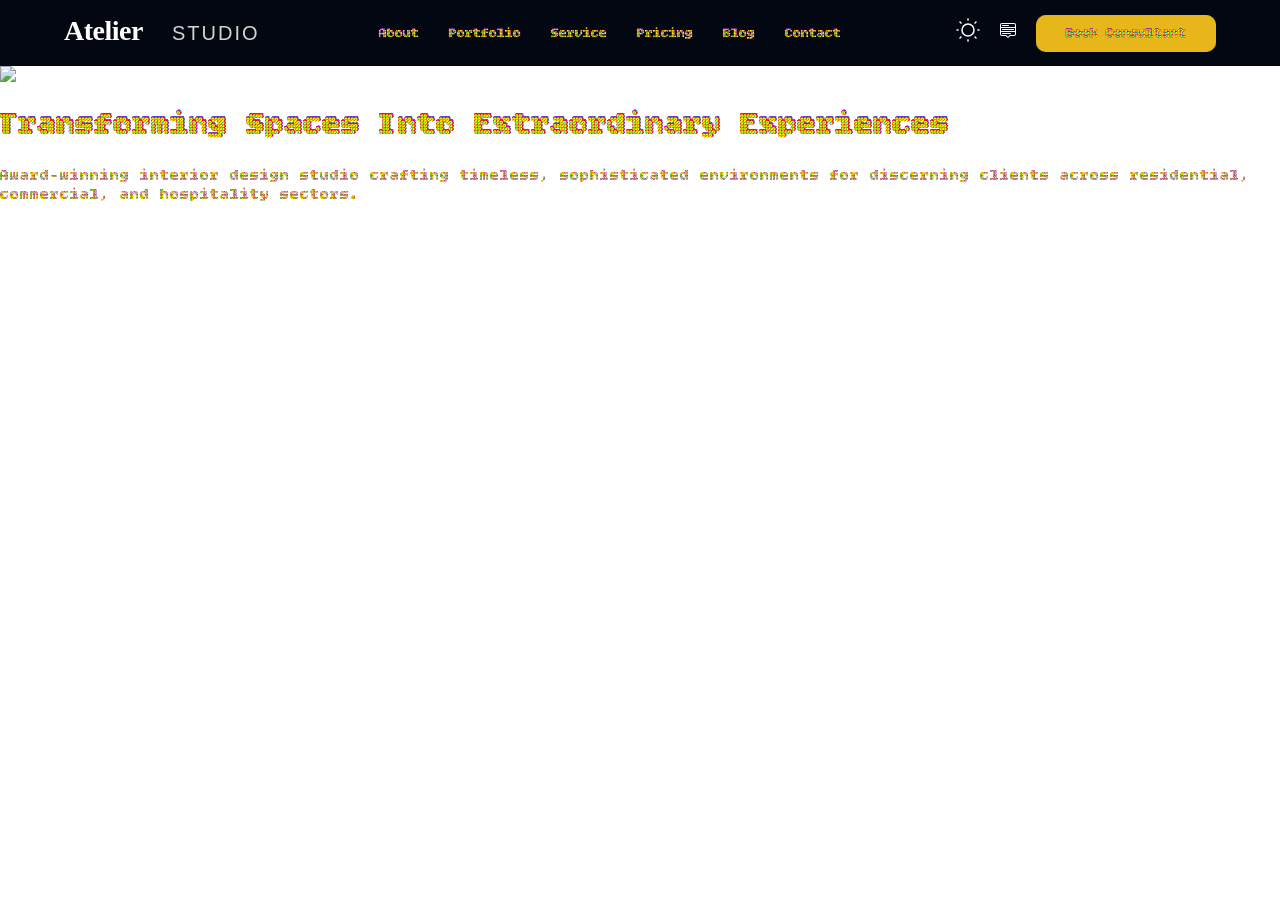
==== index.html @ 8d48a481 "new agains" ====
<!DOCTYPE html>
<html lang="en">
<head>
    <meta charset="UTF-8">
    <meta name="viewport" content="width=device-width, initial-scale=1.0">
    <title>Document</title>
    <link rel="stylesheet" href="./css/index.css"/>
</head>
<body>
     <!-- navigation -->
      <nav>
        <div class="navigation">
             <div class="logo">
            <img src="./resources\logo (1).svg" alt="logo" />
        </div>
        <div class="nav_items">
             <a href="./html/About.html" > About</a>
             <a href="./html/Portfolio.html" > Portfolio</a>
             <a href="./html/Service.html" >Service </a>
             <a href="./html/Pricing.html" > Pricing</a>
             <a href="./html/Blog.html" >Blog </a>
             <a href="./html/Contact.html" >Contact </a>
            
        </div>
        
        <div class="consultant_button">
            <div><svg xmlns="http://www.w3.org/2000/svg" width="24" height="24" viewBox="0 0 24 24"><path fill="none" stroke="currentColor" stroke-linecap="round" stroke-linejoin="round" stroke-width="1.5" d="M12 18a6 6 0 1 0 0-12a6 6 0 0 0 0 12m10-6h1M12 2V1m0 22v-1m8-2l-1-1m1-15l-1 1M4 20l1-1M4 4l1 1m-4 7h1"/></svg>
            </div>
            <div class="menu">
                <svg xmlns="http://www.w3.org/2000/svg" width="16" height="16" viewBox="0 0 16 16"><path fill="currentColor" d="M7.646 15.854a.5.5 0 0 0 .708 0L10.207 14H14a2 2 0 0 0 2-2V3a2 2 0 0 0-2-2H2a2 2 0 0 0-2 2v9a2 2 0 0 0 2 2h3.793zM1 9V6h14v3zm14 1v2a1 1 0 0 1-1 1h-3.793a1 1 0 0 0-.707.293l-1.5 1.5l-1.5-1.5A1 1 0 0 0 5.793 13H2a1 1 0 0 1-1-1v-2zm0-5H1V3a1 1 0 0 1 1-1h12a1 1 0 0 1 1 1zM2 11.5a.5.5 0 0 0 .5.5h8a.5.5 0 0 0 0-1h-8a.5.5 0 0 0-.5.5m0-4a.5.5 0 0 0 .5.5h11a.5.5 0 0 0 0-1h-11a.5.5 0 0 0-.5.5m0-4a.5.5 0 0 0 .5.5h6a.5.5 0 0 0 0-1h-6a.5.5 0 0 0-.5.5"/></svg>
            </div>
            
            <div class="button">
                <div class="button_text">Book Consultant</div>
                <div class="hov_button"></div>
            </div>
            </div>
        </div>
      </nav>
      <div class="background">
             
            <img src="./resources\bg1.jp" alt="logo" />
        </div>
        <div>
        <h1>Transforming Spaces Into Extraordinary Experiences</h1>
        <p>Award-winning interior design studio crafting timeless, sophisticated environments for discerning clients across residential, commercial, and hospitality sectors.</p>
        </div>

</body>
</html>
---- css/index.css ----
@import url('https://fonts.googleapis.com/css2?family=Bitcount+Ink:wght@100..900&family=DM+Sans:ital,opsz,wght@0,9..40,100..1000;1,9..40,100..1000&display=swap');

:root{
   --primary-color: #030712;
    --color: white;
    --secondary-color:#A87A2A;
    
}
*{
    font-family: "Bitcount Ink", system-ui;
}
body{
    margin: 0px;
    padding: 0px;
}
nav{
    background-color: var(--primary-color);
}
.navigation{
    width: 90%;
    margin: 0px auto;
    padding:10px 0px;
    display:flex;
    justify-content: space-between;
    align-items: center;
}
.logo{
    background-color:var(--primary-color);
    color: aliceblue;
}
.logo img{
    height:40px;
    width: fit-content;

}

.nav_items{
    display:flex;
    align-items: center;
    gap: 30px;
}
.nav_items a{
    color: var(--color);
    text-decoration:none;
    text-transform: capitalize;
    font-size:14px;
    font-weight: 500;
}

.consultant_button div svg{
    color: white !important;
}

.consultant_button{
    display:flex;
    gap: 20px;
    align-items: center;
}
.consultant_button .button{
    border:none;
    padding:10px 30px;
    border-radius: 10px;
    font-size:14px;
    font-weight: 600;
    background-color: var(--secondary-color);
    color: var(--color-white);
    overflow: clip;
    position: relative;
}

 .consultant_button .button_text{
    position:relative;
    top:0px;
    left:0px;
    z-index:1;
}

.consultant_button .button .hov_button{
    background-color: rgb(230, 182, 26);
    height:100%;
    width:100%;
    position:absolute;
    top:0px;
    left:0px;
    content:"";
    contain:"";
}

.consultant_button .button:hover{
    color:var(--secondary-color)

}
.consultant_button .button:hover .hov_button{
    width:100%;
}
.background {
    display:flex;
    color: transparent;
}

.h1{
    color: white;
    font-style: italic;
}

@media (max-width-480px){
    .navigation{padding:12px 0px;}
    .logo img{height:30px; }
    .nav_items{ diplay:none;}
    .consultant_button{display:none;
    .menu{display:block;
          color: var(--color-white);
          cursor:pointer;
    }
    }
}
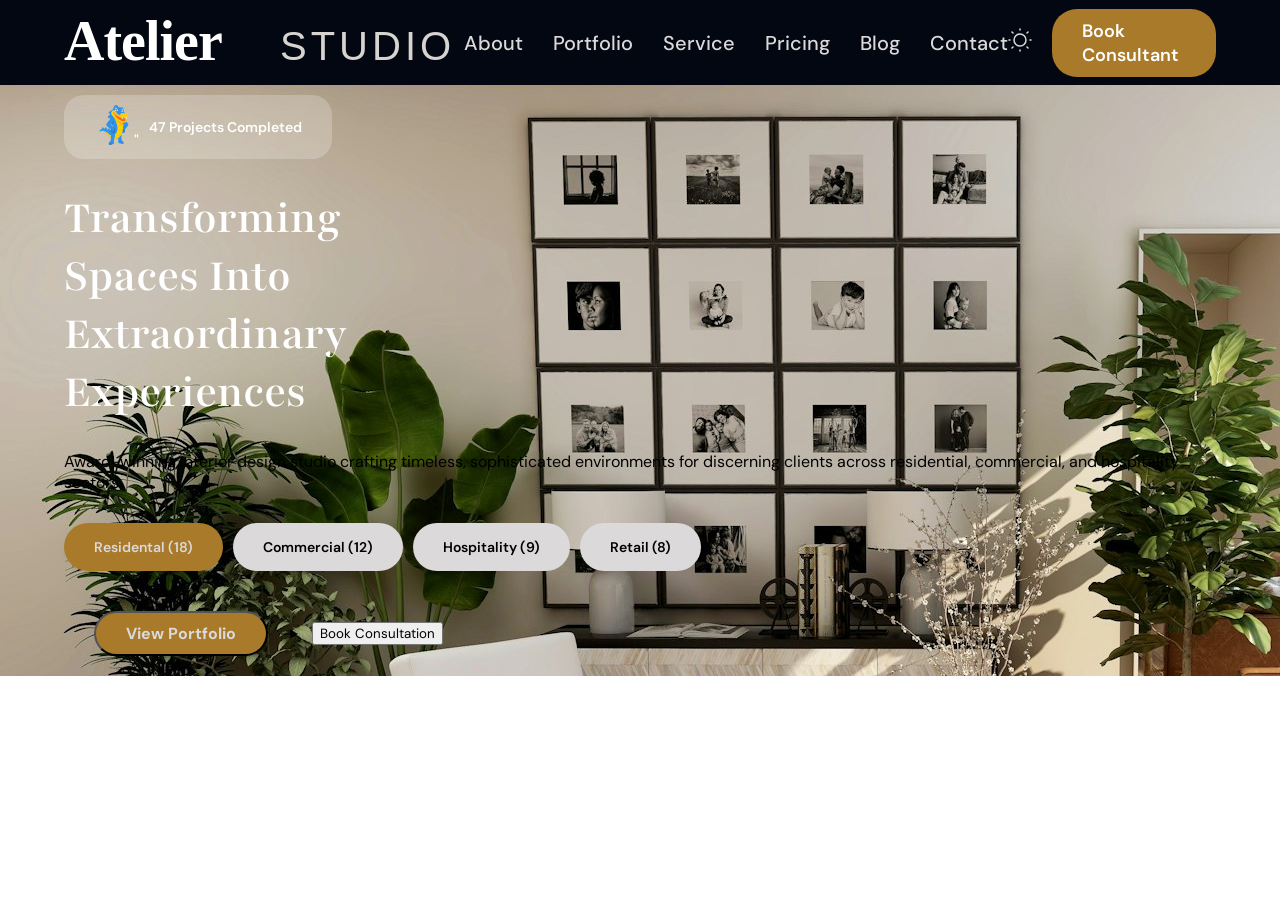
==== commit ddf35a2a: "000" ====
--- a/index.html
+++ b/index.html
@@ -4,14 +4,14 @@
     <meta charset="UTF-8">
     <meta name="viewport" content="width=device-width, initial-scale=1.0">
     <title>Document</title>
-    <link rel="stylesheet" href="./css/index.css"/>
+    <link rel="stylesheet" href="../css/index.css"/>
 </head>
 <body>
      <!-- navigation -->
       <nav>
         <div class="navigation">
              <div class="logo">
-            <img src="./resources\logo (1).svg" alt="logo" />
+            <img src="../resources\logo (1).svg" alt="logo" />
         </div>
         <div class="nav_items">
              <a href="./html/About.html" > About</a>
@@ -37,14 +37,46 @@
             </div>
         </div>
       </nav>
-      <div class="background">
-             
-            <img src="./resources\bg1.jp" alt="logo" />
+      <!--MAIN SECTION-->
+    <main>
+        <!--hero section-->
+        <div class="hero">
+        <div class="hero_body">
+            <div class="hero_top">
+                <div><svg xmlns="http://www.w3.org/2000/svg" width="256" height="355" viewBox="0 0 256 355"><path fill="#2e93ee" d="M194.533 259.738c-10.035 9.736-20.03 23.101-30.147 32.754c4.812 25.37-4.607 36.508 6.745 45.625c4.113 3.26 28.79 10.23 42.98 2.145c.287-13.16-6.869-17.078-14.519-21.987c-7.773-16.5-4.977-42.077-5.141-58.537"/><path fill="#2e578b" d="M200.291 343.975a22.92 22.92 0 0 0-14.148-16.5a18.5 18.5 0 0 1 8.801 16.5a58 58 0 0 0 5.347 0m11.969-2.723a22.75 22.75 0 0 0-14.066-16.5c7.32 5.651 9.665 11.715 8.637 18.315a30 30 0 0 0 5.429-1.815"/><path fill="#2e93ee" d="M182.811 128.392c-5.182 7.549-7.485 23.39 33.726 46.615c0 0-17.315 29.99-22.785 35.476s-8.802 20.09-3.455 27.433a66.7 66.7 0 0 0 9.46 10.602s13.654 2.557 19.495-.743c7.224-8.012 8.853-19.63 4.113-29.33c0 0 34.754-36.467 32.533-47.44s-56.676-66.54-73.087-42.613"/><path fill="#2e578b" d="M223.159 218.445s-14.066 11.633-17.603 13.613a40 40 0 0 0 8.226-3.547s6.251 7.672 1.686 14.149c0 0 8.226-4.826 2.755-15.923a68 68 0 0 0 5.183-7.55z"/><path fill="#2e93ee" d="M78.302 211.68a15.05 15.05 0 0 1-2.385 7.59c-2.385 3.754-3.743 3.342 2.18 6.56a43.9 43.9 0 0 0 14.066 4.372c8.226 1.361 6.375.454 2.714-7.384a67 67 0 0 0-5.716-10.107c-8.226-11.344-10.53-10.56-10.859-1.114m-29.53-3.837c-3.044 5.652 1.604 6.56 7.568 8.664a30 30 0 0 0 6.91 1.526c6.703.743 4.976-.247 2.015-5.693a98 98 0 0 0-5.923-9.735c-11.804-16.996-6.17-3.012-10.57 5.239m-25.5-2.517c.1 1.291.1 2.587 0 3.878c-.411 4.703-.946 3.919 4.853 4.455a34.6 34.6 0 0 0 7.773 0c7.404-1.113 4.69-3.712.823-8.044a32 32 0 0 0-4.36-4.125c-14.642-11.303-9.13-3.341-8.925 3.878m97.929-165.833S79.372 61.15 79.742 68.04s11.845 5.94 16.452 15.18c0 0-25.706 17.822-24.06 25.99c1.644 8.168 18.22 5.197 22.332 11.674c0 0-4.113 16.253-.37 22.194s3.167.825 8.226 8.25c.37.165-2.591-60.475 19.043-111.875"/><path fill="#2e93ee" d="M112.563 59.171c14.807 14.108 33.48 22.977 50.506 33.91a111.4 111.4 0 0 1 30.477 26.937c10.2 13.695 4.113 29.825 6.663 46.615c.781 5.692 1.152 11.468 1.398 17.243c.44 10.5.137 21.018-.904 31.475c-2.592 24.999-3.867 45.377-21.47 64.106c-21.963 23.431-46.147 28.876-73.58 8.498a133.5 133.5 0 0 1-26.199-22.524c-5.634-6.6-12.626-10.808-18.672-16.954a88.2 88.2 0 0 0-26.98-19.513c-10.612-4.125-17.933 1.485-23.157 3.878c-2.673 1.238-6.375 3.63-9.377 1.238a3.18 3.18 0 0 1-1.028-3.754a27.7 27.7 0 0 1 6.95-9.86c16.164-14.85 42.281-15.18 61.694-4.744c7.362 4.126 15.382 8.457 23.896 8.993a22.73 22.73 0 0 0 16.78-4.785a22.13 22.13 0 0 0 6.87-12.87a39.26 39.26 0 0 0-1.44-20.627c-3.167-9.57-8.843-18.233-12.545-27.68c-12.338-32.135-16.451-68.767 3.579-98.798l2.796-4.125z"/><path fill="#ffcf00" d="M37.256 230.367c14.148 7.095 29.202 22.977 43.638 40.097c18.878 22.482 65.806 55.608 104.92 3.548c36.646-49.008 19.413-117.692 17.274-125.49l-.247-.824c-1.234-1.568-33.89-43.397-63.832-49.503c-7.979 6.93-9.542 19.183 1.07 40.304c17.89 35.518 32.203 87.289.41 119.094a43.25 43.25 0 0 1-16.944 10.726c-22.58 7.466-34.549-6.27-48.697-19.554a68.07 68.07 0 0 0-37.592-18.398"/><path fill="#eca93f" d="M190.215 267.741a75 75 0 0 1-37.757-15.47a52.14 52.14 0 0 0 33.356 21.823c1.563-2.063 3.249-4.208 4.4-6.353m-63.584 3.177a87.4 87.4 0 0 0 22.785 29.66a49 49 0 0 0 8.966-3.053a72.7 72.7 0 0 1-31.752-26.607m-48.039-3.094l2.304 2.722l1.07 1.28a16.05 16.05 0 0 1 1.027-9.984a53 53 0 0 0-4.4 5.982m15.875 15.882c1.646 1.32 3.332 2.64 5.1 4.125c-1.192-5.693-1.727-11.633.206-14.933a54.5 54.5 0 0 0-5.306 10.808"/><path fill="#ff9144" d="m63.455 251.364l3.66 3.754c-.06-2.65.217-5.298.823-7.879a40 40 0 0 0-4.483 4.125"/><path fill="#eca93f" d="M162.576 225.087a75.75 75.75 0 0 1 43.885 0c.37-2.063.699-4.126.987-6.106c-28.75-6.847-44.872 6.106-44.872 6.106m45.735-45.13a277 277 0 0 0-.699-7.095c-30.476-.743-46.188 14.108-46.188 14.108a74.37 74.37 0 0 1 46.887-7.013m-12.009-40.015c-1.193-1.36-2.51-2.846-4.113-4.414c-32.369 0-41.13 15.099-41.13 15.099a71.4 71.4 0 0 1 45.243-10.685"/><path fill="#eca93f" d="M207.9 175.295a204 204 0 0 0-3.578-21.822l-2.344-1.444c-10.324-6.765-55.813-34.198-69.138-42.448a27 27 0 0 0 0 6.105c13.984 19.636 45.365 52.885 75.06 59.61"/><path fill="#2e93ee" d="M104.749 254.664a20.54 20.54 0 0 1 18.754-8.951c20.812 2.722 14.231 27.432 9.254 41.953a119 119 0 0 0-5.922 32.3c0 14.356 5.47 18.687-1.193 24.298a56.5 56.5 0 0 1-36.358 10.148c-11.557-2.64-11.845-26.484 6.58-32.548c5.1-11.138 4.895-22.524 4.484-34.404c-.288-8.25-.987-24.752 4.4-33.002"/><path fill="#2e578b" d="M100.266 354.288a64 64 0 0 0 4.894-.908a21.33 21.33 0 0 1 5.758-19.347c-7.568 4.332-10.036 11.716-10.652 20.255m-11.146.165a24.39 24.39 0 0 1 5.552-21.534A22.13 22.13 0 0 0 84.225 351.4a9.25 9.25 0 0 0 4.895 3.053m10.693-129.985s-2.385 13.82 6.992 18.44c7.897 4.125 17.603 4.125 22.456-1.774c6.704-8.25 16.452-24.752-10.24-40.964c-16.452-10.024-17.48 24.01-17.48 24.01zm2.303-66.251c3.496 7.632 6.663 13.53 6.828 14.067c.164.536 21.716-27.02 17.685-31.475c-4.03-4.455-21.099 11.427-24.513 17.408"/><path fill="#2e93ee" d="M123.257 118.698c23.32 22.565-25.089 52.431-25.089 52.431c5.264 3.341 11.927 14.768 16.904 23.101s6.95 6.972 13.038 13.902c6.087 6.93-11.27 17.285-11.27 17.285s-58.238-31.558-58.074-51.772c0-2.516 13.532-24.998 27.187-38.942c6.868-7.012 26.158-26.772 37.304-16.005"/><path fill="#2e93ee" d="M100.636 214.196s-4.113 21.492 8.472 27.763c0 0 10.406.66 15.67-3.135c0 0 13.12-20.214 3.332-30.692s-27.474 6.064-27.474 6.064"/><path fill="#2e578b" d="M100.389 215.722s16.822 9.035 19.742 9.86c-2.928.404-5.91-.04-8.596-1.28c0 0-4.113 8.251.7 13.367c0 0-7.733-1.362-4.978-14.315l-7.033-7.26z"/><path fill="#2e93ee" d="M115.483 52.694S124.243.882 145.672.016c14.107-.62 21.222 17.408 21.222 17.408a45.14 45.14 0 0 1 24.349 7.26s4.113-7.136 10.652-4.826c6.54 2.31 13.984 17.326 11.31 41.994a21.47 21.47 0 0 1 15.383 10.602a11.47 11.47 0 0 1-7.362 4.744c-4.442.371-23.608-6.641-28.79-2.062a16.73 16.73 0 0 0-6.869 16.5s-21.181-2.145-30.6-14.232c-9.418-12.086-17.52-35.518-39.484-24.71"/><path fill="#f1f1f2" d="M188.405 56.448s5.264-17.408 15.382-22.276c.36 8.427 1.28 16.82 2.756 25.123a157 157 0 0 0-18.138-2.847m-45.818-35.683s13.038 6.312 21.799 33.414a186 186 0 0 0-29.531-2.64a71.4 71.4 0 0 0 7.732-30.774"/><path fill="#2e578b" d="M147.934 32.81c3.167 0 5.758 3.549 5.758 7.963s-2.591 7.92-5.758 7.92s-5.758-3.548-5.758-7.92c0-4.373 2.55-7.962 5.758-7.962m48.696 21.121c2.51 0 4.525-2.681 4.525-6.023s-2.015-6.023-4.524-6.023a4.1 4.1 0 0 0-1.399.33a15.9 15.9 0 0 0-3.084 5.487q-.03.207 0 .412c-.041 3.136 1.974 5.817 4.483 5.817"/><path fill="#ff9144" d="M143.821 65.606s-15.629-12.375-23.567-3.547c-9.46 10.643 0 27.185 0 27.185s1.152-7.096 4.689-9.447c0 0 1.398 22.4 37.756 47.316s52.193 22.194 60.13 20.09c7.939-2.104 16-7.797 12.957-14.19c-3.044-6.395-23.567-23.762-23.567-23.762s-7.774.949-23.608-4.62c-15.835-5.57-37.016-16.501-50.671-35.477a66 66 0 0 0 5.881-3.548"/><path fill="#ff6b17" d="M134.69 94.73c20.361-4.899 41.81.895 56.964 15.387l-4.113-2.227s18.673-.908 21.264 1.691a44.45 44.45 0 0 1 19.33 33.002c.535 6.394-14.56 10.024-48.203-6.766c-20.893-10.56-45.242-41.087-45.242-41.087"/><path fill="#ff9144" d="m175.573 98.98l.781.412z"/><path fill="#ebeef2" d="M210.697 109.127s-4.524 18.605-11.516 16.501c-2.345-.701-1.399-5.982-2.345-9.612s-3.66-10.56-3.66-10.56zm34.589-7.054s-1.44 19.1-8.678 18.192c-2.426-.289-2.344-5.651-3.866-9.075s-5.265-9.86-5.265-9.86z"/><path fill="#ffcf00" d="M252.977 85.325c-.904-13.448-18.59-19.347-31.587-9.9c-10.61-2.352-22.374-9.447-32.903 1.196a12.4 12.4 0 0 0-3.249 14.768s-22.045-3.548-29.654-14.81c-7.609-11.261-17.562-26.36-28.214-27.432c-5.676-.537-15.26-1.362-20.812 9.488s-8.226 30.444 32.903 61.465c41.13 31.022 59.144 39.396 68.11 39.355c11.393 0 12.092-4.126 25.212-6.106c6.704-.948 11.804-12.375 4.442-22.276a84.6 84.6 0 0 0-22.045-19.553c-.411.412 15.958 13.572 19.002 19.966s-5.964 10.437-13.861 12.375c-7.897 1.94-18.056 4.126-54.372-20.626c-36.317-24.75-40.225-49.79-40.225-49.79c-4.606-.702-5.14 9.322-5.14 9.322s-5.306-11.592 1.809-18.522c8.596-8.25 17.48 1.939 17.48 1.939h-.535c-5.388-2.6-6.128 2.062-6.128 2.062a133 133 0 0 0 54.866 41.706c15.835 5.57 24.143-.701 24.143-.701c7.52-.054 15.025-.66 22.456-1.815c5.676-1.526 19.577-3.92 18.302-22.111"/><path fill="#eca93f" d="M200.291 83.88c3.702-1.154 6.54 3.837 1.687 5.982c-.7 1.857.41 3.878 3.372 4.58a5.833 5.833 0 0 1-7.794-2.744c-1.397-2.916-.172-6.416 2.735-7.817m41.705-1.526c-3.044-.99-5.388 3.135-1.357 4.95c.534 1.526-.37 3.176-2.838 3.754c7.814 1.609 8.226-7.26 4.113-8.704"/></svg>"
+                </svg></div>
+                <div>47 Projects Completed</div>
+            </div>
+            <div class="hero_title">
+                Transforming Spaces Into 
+                Extraordinary Experiences
+            </div>
+            <div>
+                Award-winning interior design studio crafting timeless, 
+                sophisticated environments for discerning clients across 
+                residential, commercial, and hospitality sectors.
+            </div>
+            <div class="hero_cta">
+                <div>Residental (18)</div>
+                <div>Commercial (12)</div>
+                <div>Hospitality  (9)</div>
+                <div>Retail (8) </div>
+            </div>
+            <div class="hero_button">
+                <button class="primary">View Portfolio</button>
+                <svg xmlns="http://www.w3.org/2000/svg" width="24"
+                 height="24" viewBox="0 0 24 24"><path fill="currentColor" 
+                 d="M12.192 16.827V12.5H3.077v-1h9.115V7.173L19.788 12z"/></svg>
+                <button>Book Consultation</button>
+            </div>
         </div>
-        <div>
-        <h1>Transforming Spaces Into Extraordinary Experiences</h1>
-        <p>Award-winning interior design studio crafting timeless, sophisticated environments for discerning clients across residential, commercial, and hospitality sectors.</p>
         </div>
+    </main>
+        
+        
+</body>
+</html>
+        
 
 </body>
-</html>+</html>
--- a/css/index.css
+++ b/css/index.css
@@ -1,116 +1,236 @@
-@import url('https://fonts.googleapis.com/css2?family=Bitcount+Ink:wght@100..900&family=DM+Sans:ital,opsz,wght@0,9..40,100..1000;1,9..40,100..1000&display=swap');
-
+@import url('https://fonts.googleapis.com/css2?family=DM+Sans:ital,opsz,wght@0,9..40,100..1000;1,9..40,100..1000&display=swap');
+@import url('https://fonts.googleapis.com/css2?family=Playfair:ital,opsz,wght@0,5..1200,300..900;1,5..1200,300..900&display=swap');
 :root{
-   --primary-color: #030712;
-    --color: white;
+    --primary-color:#030712;
+    --color-white: rgb(219, 217, 217);
     --secondary-color:#A87A2A;
-    
 }
 *{
-    font-family: "Bitcount Ink", system-ui;
+    font-family: "DM Sans", sans-serif;
 }
 body{
     margin: 0px;
     padding: 0px;
 }
 nav{
-    background-color: var(--primary-color);
-}
+    background-color:#030712;
+}
+
 .navigation{
     width: 90%;
     margin: 0px auto;
+    display: flex;
+    justify-content: space-between;
+}
+.logo img{
+    height: 80px;
+    width: fit-content;
+    /* aspect-ratio: square; */
+}
+
+.nav_items{
+    display: flex;
+    align-items: center;
+    gap: 30px;
+}
+.nav_items a{
+    color:rgb(219, 217, 217);
+    text-decoration: none;
+    text-transform: capitalize;
+    font-size: 20px;
+    font-weight: 500;
+}
+.consultant_button div svg{
+    color: rgb(219, 217, 217) !important;
+}
+
+.consultant_button{
+    display: flex;
+    gap:20px;
+    align-items: center;
+}
+.consultant_button .button{
+    border: none;
+    padding: 10px 30px;
+    border-radius: 25px;
+    font-size: 18px;
+    font-weight: 600;
+    background-color: #A87A2A;
+    color: white;
+    position:relative;
+    overflow:clip;
+    transition: all .3s ease-in-out;
+}
+.consultant_button .button .button_text {
+   position: relative;
+   top: 0px;
+   left: 0px;
+   z-index: 1;
+}
+.consultant_button .button .hov_button{
+    background-color: red;
+    height:100%;
+    width:0%;
+    position: absolute;
+    top: 0px;
+    left: 0px;
+    content:"";
+    contain:"";
+    transition: all .3s ease-in-out;
+}
+.consultant_button .button:hover{
+    color: #A87A2A;
+}
+.consultant_button .button:hover .hov_button{
+    width:100%;
+}
+.menu{
+    display:none;
+}
+
+
+/* HERO SECTION */
+.hero{
+    width:100%;
+    height:200%;
+    background-color: green;
     padding:10px 0px;
+    background-image: url("../resources/bg1.jpg");
+}
+.hero_top{
     display:flex;
-    justify-content: space-between;
-    align-items: center;
-}
-.logo{
-    background-color:var(--primary-color);
-    color: aliceblue;
-}
-.logo img{
-    height:40px;
+    gap:10px;
+    align-items: center;
+    color:white;
+    background-color: rgba(255, 255, 255, 0.213);
     width: fit-content;
-
-}
-
-.nav_items{
+    border-radius: 20px;
+    padding: 10px 30px;
+    text-transform: capitalize;
+    font-weight: 600;
+    font-size: 14px;
+
+}
+.hero_top svg{
+    color:#A87A2A !important;
+    height: 40px !important;
+    width:40px !important;
+}
+
+.hero_body{
+    width: 90%;
+    height:100%;
+    margin:0px auto;
+    display: flex;
+    flex-direction: column;
+    justify-content: center;
+    gap:30px;
+}
+.hero_title{
+    font-family: "Playfair", serif;
+    font-size:48px;
+    font-weight: 600;
+    width: 35%;
+    color: white;
+}
+.hero_description{
+    width:40%;
+    font-weight:600;
+    font-size: 20px;
+    color: var(--color-white);
+}
+
+
+.hero_button{
+    display: flex;
+    gap: 10px;
+    align-items: center;
+    padding:10px 30px;
+    border-radius:30px;
+}
+.hero_button .second{
+    padding: 10px 30px;
+    border: none;
+    border-radius: 30px;
+    background-color:  rgb(219, 217, 217);
+    backdrop-filter:blur(20px);
+    -webkit-backdrop-filter: blur(20px);
+    font-size: 16px;
+    font-weight: 700;
+}
+.hero_button .primary{
+    background-color: #A87A2A;
+    backdrop-filter: blur(0px) !important;
+    -webkit-backdrop-filter: blur(0px) !important;
+    font-size: 16px;
+    font-weight: 700;
+    color: rgb(219, 217, 217);
+    text-transform: capitalize;
     display:flex;
     align-items: center;
-    gap: 30px;
-}
-.nav_items a{
-    color: var(--color);
-    text-decoration:none;
-    text-transform: capitalize;
-    font-size:14px;
-    font-weight: 500;
-}
-
-.consultant_button div svg{
-    color: white !important;
-}
-
-.consultant_button{
-    display:flex;
-    gap: 20px;
-    align-items: center;
-}
-.consultant_button .button{
-    border:none;
-    padding:10px 30px;
-    border-radius: 10px;
-    font-size:14px;
-    font-weight: 600;
-    background-color: var(--secondary-color);
-    color: var(--color-white);
+    gap:30px;
+    border-radius: 30px;
+    padding: 10px 30px;
+}
+.hero_cta{
+    display: flex;
+    gap:10px;
+    align-items: center;
+    
+}
+.hero_cta div{
+    padding:15px 30px;
+    border-radius: 30px;
+    font-size: 14px;
+    font-weight: 600;
+    background-color: rgb(219, 217, 217) ;
+    position: relative;
     overflow: clip;
+}
+.hero_cta div p{
     position: relative;
-}
-
- .consultant_button .button_text{
-    position:relative;
+    z-index: 1;
+    margin: 0px;
+    padding:0px;
+}
+.hero_cta div::after{
+    position: absolute;
+    height:100%;
+    background-color: white;
+    content:"";
     top:0px;
     left:0px;
-    z-index:1;
-}
-
-.consultant_button .button .hov_button{
-    background-color: rgb(230, 182, 26);
-    height:100%;
-    width:100%;
-    position:absolute;
-    top:0px;
-    left:0px;
-    content:"";
     contain:"";
-}
-
-.consultant_button .button:hover{
-    color:var(--secondary-color)
-
-}
-.consultant_button .button:hover .hov_button{
-    width:100%;
-}
-.background {
-    display:flex;
-    color: transparent;
-}
-
-.h1{
-    color: white;
-    font-style: italic;
-}
-
-@media (max-width-480px){
-    .navigation{padding:12px 0px;}
-    .logo img{height:30px; }
-    .nav_items{ diplay:none;}
-    .consultant_button{display:none;
-    .menu{display:block;
-          color: var(--color-white);
-          cursor:pointer;
-    }
-    }
+    /* z-index: -1; */
+    filter: blur(50px);
+}
+.primary svg{
+    height:20px !important;
+    width:20px !important;
+}
+.hero_cta div:first-child{
+    background-color: #A87A2A;
+    color: rgb(219, 217, 217);
+}
+
+
+/* MEDIA QUERY */
+@media(max-width:480px){
+    navigation{
+    padding: 12px 0px;
+}
+.logo img{
+    height: 30px;
+}
+.nav_items{
+    display: none;
+}
+.consultant_button{
+    display: none;
+}
+.menu{
+    display:block;
+    color: rgb(219, 217, 217);
+    cursor:pointer;
+}
 }
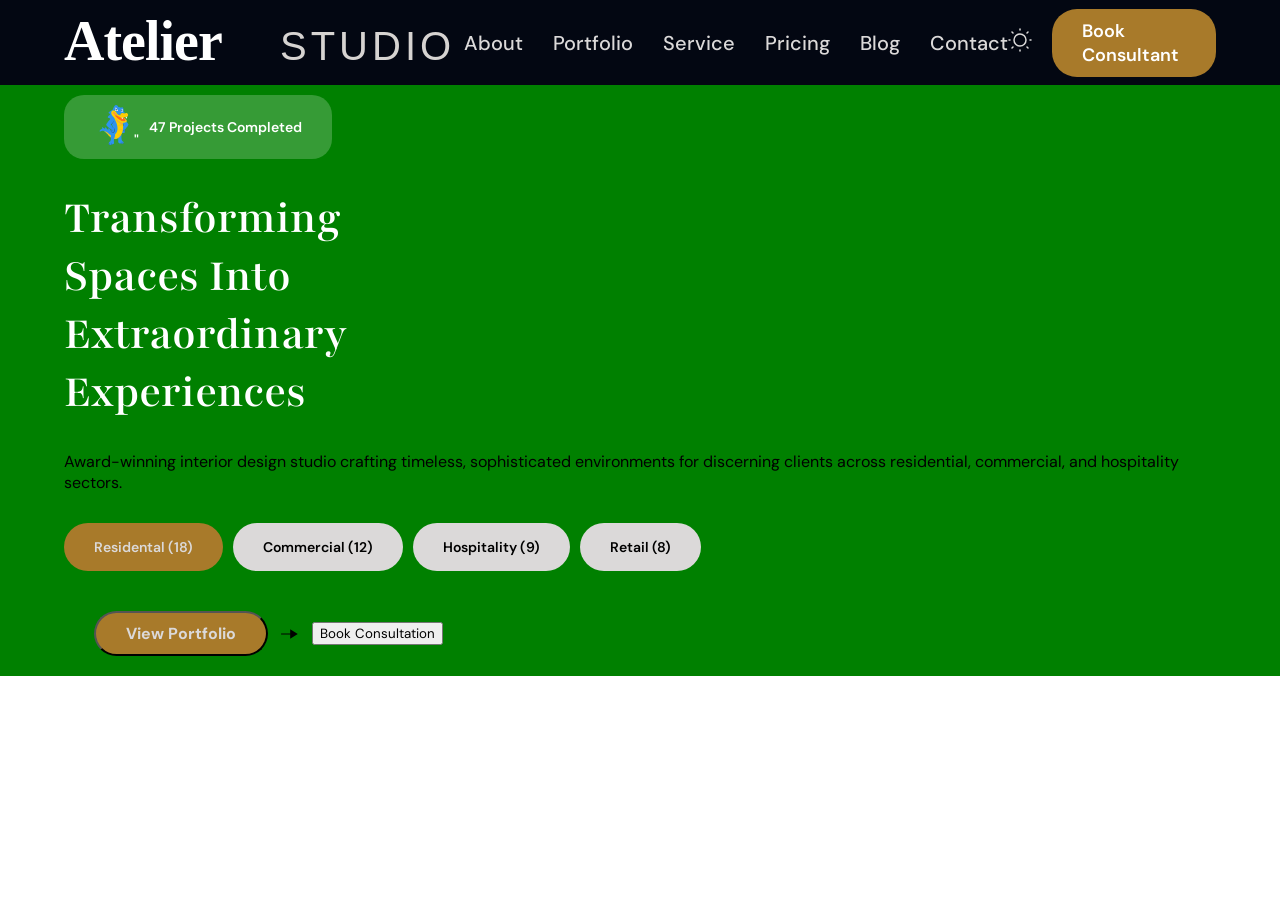
==== commit 2c0d2645: "000" ====
--- a/index.html
+++ b/index.html
@@ -4,7 +4,7 @@
     <meta charset="UTF-8">
     <meta name="viewport" content="width=device-width, initial-scale=1.0">
     <title>Document</title>
-    <link rel="stylesheet" href="../css/index.css"/>
+    <link rel="stylesheet" href="./css/index.css"/>
 </head>
 <body>
      <!-- navigation -->
--- a/css/index.css
+++ b/css/index.css
@@ -95,7 +95,7 @@
     height:200%;
     background-color: green;
     padding:10px 0px;
-    background-image: url("../resources/bg1.jpg");
+    background-image: url("./resources/bg1.jpg");
 }
 .hero_top{
     display:flex;
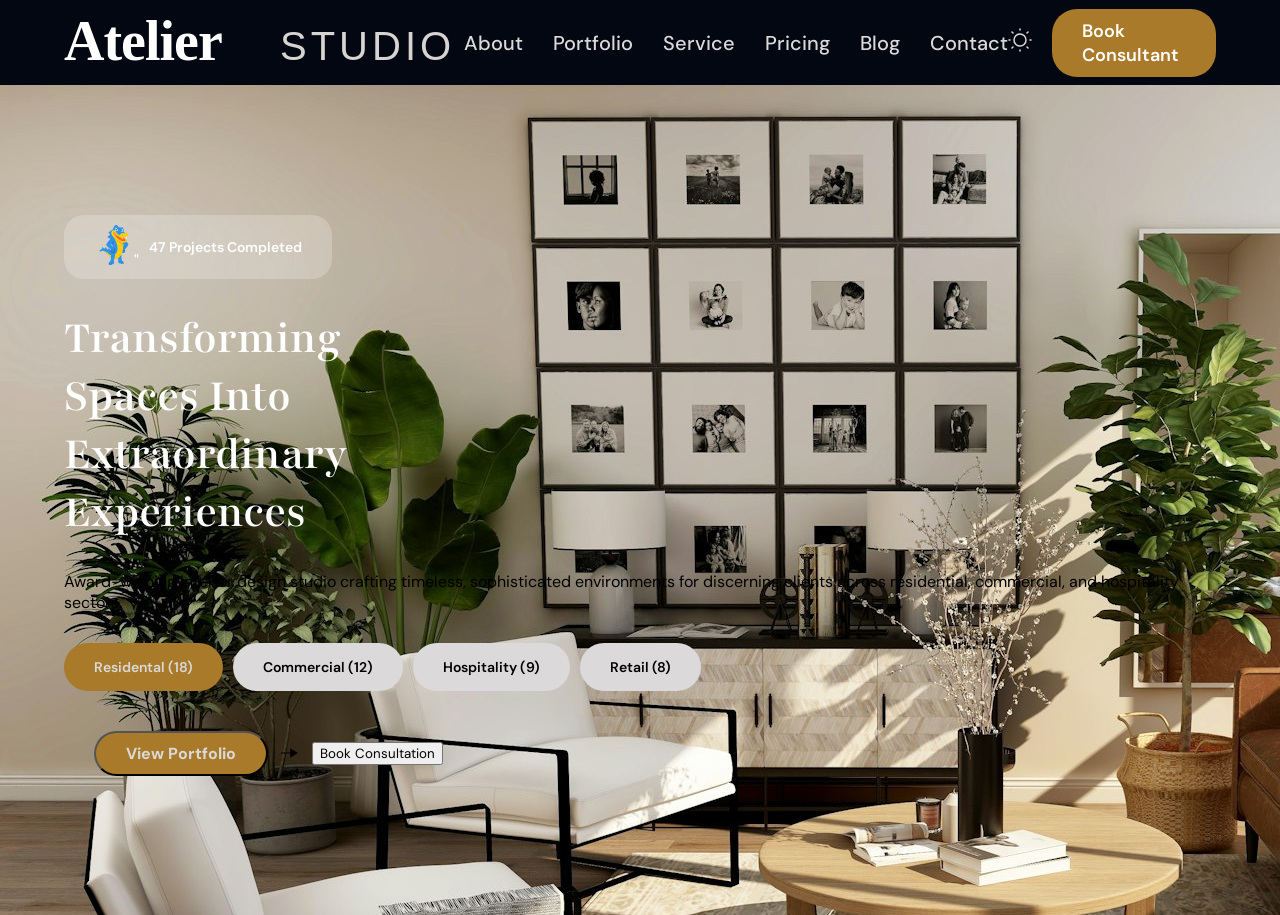
==== commit abb66ce0: "000" ====
--- a/index.html
+++ b/index.html
@@ -4,7 +4,8 @@
     <meta charset="UTF-8">
     <meta name="viewport" content="width=device-width, initial-scale=1.0">
     <title>Document</title>
-    <link rel="stylesheet" href="./css/index.css"/>
+    <!-- <link rel="stylesheet" href="./css/index.css"/> -->
+     <link rel="stylesheet" href="./css/index.css" />
 </head>
 <body>
      <!-- navigation -->
@@ -72,11 +73,7 @@
         </div>
         </div>
     </main>
-        
-        
-</body>
-</html>
-        
+         
 
 </body>
 </html>
--- a/css/index.css
+++ b/css/index.css
@@ -92,10 +92,10 @@
 /* HERO SECTION */
 .hero{
     width:100%;
-    height:200%;
+    height:90vh;
     background-color: green;
     padding:10px 0px;
-    background-image: url("./resources/bg1.jpg");
+    background-image: url("../resources/bg1.jpg");
 }
 .hero_top{
     display:flex;
--- a/css/index.css
+++ b/css/index.css
@@ -92,10 +92,10 @@
 /* HERO SECTION */
 .hero{
     width:100%;
-    height:200%;
+    height:90vh;
     background-color: green;
     padding:10px 0px;
-    background-image: url("./resources/bg1.jpg");
+    background-image: url("../resources/bg1.jpg");
 }
 .hero_top{
     display:flex;
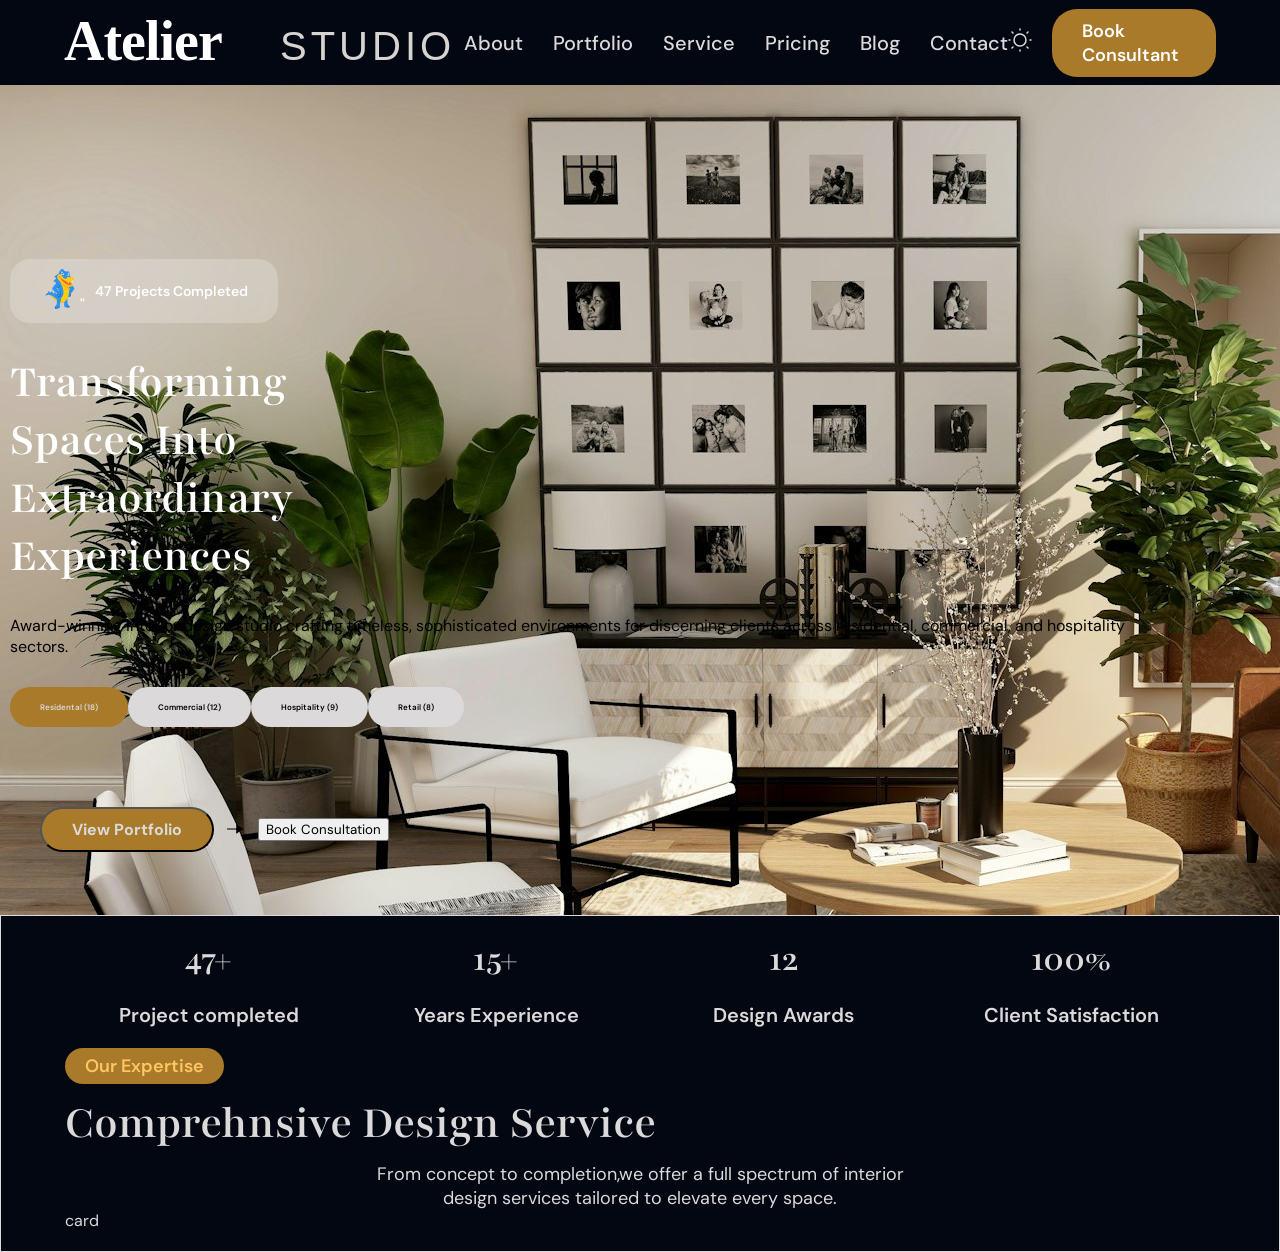
==== commit 48fc82aa: "new" ====
--- a/index.html
+++ b/index.html
@@ -12,7 +12,7 @@
       <nav>
         <div class="navigation">
              <div class="logo">
-            <img src="../resources\logo (1).svg" alt="logo" />
+            <img src="./resources/logo (1).svg" alt="logo" />
         </div>
         <div class="nav_items">
              <a href="./html/About.html" > About</a>
@@ -44,7 +44,7 @@
         <div class="hero">
         <div class="hero_body">
             <div class="hero_top">
-                <div><svg xmlns="http://www.w3.org/2000/svg" width="256" height="355" viewBox="0 0 256 355"><path fill="#2e93ee" d="M194.533 259.738c-10.035 9.736-20.03 23.101-30.147 32.754c4.812 25.37-4.607 36.508 6.745 45.625c4.113 3.26 28.79 10.23 42.98 2.145c.287-13.16-6.869-17.078-14.519-21.987c-7.773-16.5-4.977-42.077-5.141-58.537"/><path fill="#2e578b" d="M200.291 343.975a22.92 22.92 0 0 0-14.148-16.5a18.5 18.5 0 0 1 8.801 16.5a58 58 0 0 0 5.347 0m11.969-2.723a22.75 22.75 0 0 0-14.066-16.5c7.32 5.651 9.665 11.715 8.637 18.315a30 30 0 0 0 5.429-1.815"/><path fill="#2e93ee" d="M182.811 128.392c-5.182 7.549-7.485 23.39 33.726 46.615c0 0-17.315 29.99-22.785 35.476s-8.802 20.09-3.455 27.433a66.7 66.7 0 0 0 9.46 10.602s13.654 2.557 19.495-.743c7.224-8.012 8.853-19.63 4.113-29.33c0 0 34.754-36.467 32.533-47.44s-56.676-66.54-73.087-42.613"/><path fill="#2e578b" d="M223.159 218.445s-14.066 11.633-17.603 13.613a40 40 0 0 0 8.226-3.547s6.251 7.672 1.686 14.149c0 0 8.226-4.826 2.755-15.923a68 68 0 0 0 5.183-7.55z"/><path fill="#2e93ee" d="M78.302 211.68a15.05 15.05 0 0 1-2.385 7.59c-2.385 3.754-3.743 3.342 2.18 6.56a43.9 43.9 0 0 0 14.066 4.372c8.226 1.361 6.375.454 2.714-7.384a67 67 0 0 0-5.716-10.107c-8.226-11.344-10.53-10.56-10.859-1.114m-29.53-3.837c-3.044 5.652 1.604 6.56 7.568 8.664a30 30 0 0 0 6.91 1.526c6.703.743 4.976-.247 2.015-5.693a98 98 0 0 0-5.923-9.735c-11.804-16.996-6.17-3.012-10.57 5.239m-25.5-2.517c.1 1.291.1 2.587 0 3.878c-.411 4.703-.946 3.919 4.853 4.455a34.6 34.6 0 0 0 7.773 0c7.404-1.113 4.69-3.712.823-8.044a32 32 0 0 0-4.36-4.125c-14.642-11.303-9.13-3.341-8.925 3.878m97.929-165.833S79.372 61.15 79.742 68.04s11.845 5.94 16.452 15.18c0 0-25.706 17.822-24.06 25.99c1.644 8.168 18.22 5.197 22.332 11.674c0 0-4.113 16.253-.37 22.194s3.167.825 8.226 8.25c.37.165-2.591-60.475 19.043-111.875"/><path fill="#2e93ee" d="M112.563 59.171c14.807 14.108 33.48 22.977 50.506 33.91a111.4 111.4 0 0 1 30.477 26.937c10.2 13.695 4.113 29.825 6.663 46.615c.781 5.692 1.152 11.468 1.398 17.243c.44 10.5.137 21.018-.904 31.475c-2.592 24.999-3.867 45.377-21.47 64.106c-21.963 23.431-46.147 28.876-73.58 8.498a133.5 133.5 0 0 1-26.199-22.524c-5.634-6.6-12.626-10.808-18.672-16.954a88.2 88.2 0 0 0-26.98-19.513c-10.612-4.125-17.933 1.485-23.157 3.878c-2.673 1.238-6.375 3.63-9.377 1.238a3.18 3.18 0 0 1-1.028-3.754a27.7 27.7 0 0 1 6.95-9.86c16.164-14.85 42.281-15.18 61.694-4.744c7.362 4.126 15.382 8.457 23.896 8.993a22.73 22.73 0 0 0 16.78-4.785a22.13 22.13 0 0 0 6.87-12.87a39.26 39.26 0 0 0-1.44-20.627c-3.167-9.57-8.843-18.233-12.545-27.68c-12.338-32.135-16.451-68.767 3.579-98.798l2.796-4.125z"/><path fill="#ffcf00" d="M37.256 230.367c14.148 7.095 29.202 22.977 43.638 40.097c18.878 22.482 65.806 55.608 104.92 3.548c36.646-49.008 19.413-117.692 17.274-125.49l-.247-.824c-1.234-1.568-33.89-43.397-63.832-49.503c-7.979 6.93-9.542 19.183 1.07 40.304c17.89 35.518 32.203 87.289.41 119.094a43.25 43.25 0 0 1-16.944 10.726c-22.58 7.466-34.549-6.27-48.697-19.554a68.07 68.07 0 0 0-37.592-18.398"/><path fill="#eca93f" d="M190.215 267.741a75 75 0 0 1-37.757-15.47a52.14 52.14 0 0 0 33.356 21.823c1.563-2.063 3.249-4.208 4.4-6.353m-63.584 3.177a87.4 87.4 0 0 0 22.785 29.66a49 49 0 0 0 8.966-3.053a72.7 72.7 0 0 1-31.752-26.607m-48.039-3.094l2.304 2.722l1.07 1.28a16.05 16.05 0 0 1 1.027-9.984a53 53 0 0 0-4.4 5.982m15.875 15.882c1.646 1.32 3.332 2.64 5.1 4.125c-1.192-5.693-1.727-11.633.206-14.933a54.5 54.5 0 0 0-5.306 10.808"/><path fill="#ff9144" d="m63.455 251.364l3.66 3.754c-.06-2.65.217-5.298.823-7.879a40 40 0 0 0-4.483 4.125"/><path fill="#eca93f" d="M162.576 225.087a75.75 75.75 0 0 1 43.885 0c.37-2.063.699-4.126.987-6.106c-28.75-6.847-44.872 6.106-44.872 6.106m45.735-45.13a277 277 0 0 0-.699-7.095c-30.476-.743-46.188 14.108-46.188 14.108a74.37 74.37 0 0 1 46.887-7.013m-12.009-40.015c-1.193-1.36-2.51-2.846-4.113-4.414c-32.369 0-41.13 15.099-41.13 15.099a71.4 71.4 0 0 1 45.243-10.685"/><path fill="#eca93f" d="M207.9 175.295a204 204 0 0 0-3.578-21.822l-2.344-1.444c-10.324-6.765-55.813-34.198-69.138-42.448a27 27 0 0 0 0 6.105c13.984 19.636 45.365 52.885 75.06 59.61"/><path fill="#2e93ee" d="M104.749 254.664a20.54 20.54 0 0 1 18.754-8.951c20.812 2.722 14.231 27.432 9.254 41.953a119 119 0 0 0-5.922 32.3c0 14.356 5.47 18.687-1.193 24.298a56.5 56.5 0 0 1-36.358 10.148c-11.557-2.64-11.845-26.484 6.58-32.548c5.1-11.138 4.895-22.524 4.484-34.404c-.288-8.25-.987-24.752 4.4-33.002"/><path fill="#2e578b" d="M100.266 354.288a64 64 0 0 0 4.894-.908a21.33 21.33 0 0 1 5.758-19.347c-7.568 4.332-10.036 11.716-10.652 20.255m-11.146.165a24.39 24.39 0 0 1 5.552-21.534A22.13 22.13 0 0 0 84.225 351.4a9.25 9.25 0 0 0 4.895 3.053m10.693-129.985s-2.385 13.82 6.992 18.44c7.897 4.125 17.603 4.125 22.456-1.774c6.704-8.25 16.452-24.752-10.24-40.964c-16.452-10.024-17.48 24.01-17.48 24.01zm2.303-66.251c3.496 7.632 6.663 13.53 6.828 14.067c.164.536 21.716-27.02 17.685-31.475c-4.03-4.455-21.099 11.427-24.513 17.408"/><path fill="#2e93ee" d="M123.257 118.698c23.32 22.565-25.089 52.431-25.089 52.431c5.264 3.341 11.927 14.768 16.904 23.101s6.95 6.972 13.038 13.902c6.087 6.93-11.27 17.285-11.27 17.285s-58.238-31.558-58.074-51.772c0-2.516 13.532-24.998 27.187-38.942c6.868-7.012 26.158-26.772 37.304-16.005"/><path fill="#2e93ee" d="M100.636 214.196s-4.113 21.492 8.472 27.763c0 0 10.406.66 15.67-3.135c0 0 13.12-20.214 3.332-30.692s-27.474 6.064-27.474 6.064"/><path fill="#2e578b" d="M100.389 215.722s16.822 9.035 19.742 9.86c-2.928.404-5.91-.04-8.596-1.28c0 0-4.113 8.251.7 13.367c0 0-7.733-1.362-4.978-14.315l-7.033-7.26z"/><path fill="#2e93ee" d="M115.483 52.694S124.243.882 145.672.016c14.107-.62 21.222 17.408 21.222 17.408a45.14 45.14 0 0 1 24.349 7.26s4.113-7.136 10.652-4.826c6.54 2.31 13.984 17.326 11.31 41.994a21.47 21.47 0 0 1 15.383 10.602a11.47 11.47 0 0 1-7.362 4.744c-4.442.371-23.608-6.641-28.79-2.062a16.73 16.73 0 0 0-6.869 16.5s-21.181-2.145-30.6-14.232c-9.418-12.086-17.52-35.518-39.484-24.71"/><path fill="#f1f1f2" d="M188.405 56.448s5.264-17.408 15.382-22.276c.36 8.427 1.28 16.82 2.756 25.123a157 157 0 0 0-18.138-2.847m-45.818-35.683s13.038 6.312 21.799 33.414a186 186 0 0 0-29.531-2.64a71.4 71.4 0 0 0 7.732-30.774"/><path fill="#2e578b" d="M147.934 32.81c3.167 0 5.758 3.549 5.758 7.963s-2.591 7.92-5.758 7.92s-5.758-3.548-5.758-7.92c0-4.373 2.55-7.962 5.758-7.962m48.696 21.121c2.51 0 4.525-2.681 4.525-6.023s-2.015-6.023-4.524-6.023a4.1 4.1 0 0 0-1.399.33a15.9 15.9 0 0 0-3.084 5.487q-.03.207 0 .412c-.041 3.136 1.974 5.817 4.483 5.817"/><path fill="#ff9144" d="M143.821 65.606s-15.629-12.375-23.567-3.547c-9.46 10.643 0 27.185 0 27.185s1.152-7.096 4.689-9.447c0 0 1.398 22.4 37.756 47.316s52.193 22.194 60.13 20.09c7.939-2.104 16-7.797 12.957-14.19c-3.044-6.395-23.567-23.762-23.567-23.762s-7.774.949-23.608-4.62c-15.835-5.57-37.016-16.501-50.671-35.477a66 66 0 0 0 5.881-3.548"/><path fill="#ff6b17" d="M134.69 94.73c20.361-4.899 41.81.895 56.964 15.387l-4.113-2.227s18.673-.908 21.264 1.691a44.45 44.45 0 0 1 19.33 33.002c.535 6.394-14.56 10.024-48.203-6.766c-20.893-10.56-45.242-41.087-45.242-41.087"/><path fill="#ff9144" d="m175.573 98.98l.781.412z"/><path fill="#ebeef2" d="M210.697 109.127s-4.524 18.605-11.516 16.501c-2.345-.701-1.399-5.982-2.345-9.612s-3.66-10.56-3.66-10.56zm34.589-7.054s-1.44 19.1-8.678 18.192c-2.426-.289-2.344-5.651-3.866-9.075s-5.265-9.86-5.265-9.86z"/><path fill="#ffcf00" d="M252.977 85.325c-.904-13.448-18.59-19.347-31.587-9.9c-10.61-2.352-22.374-9.447-32.903 1.196a12.4 12.4 0 0 0-3.249 14.768s-22.045-3.548-29.654-14.81c-7.609-11.261-17.562-26.36-28.214-27.432c-5.676-.537-15.26-1.362-20.812 9.488s-8.226 30.444 32.903 61.465c41.13 31.022 59.144 39.396 68.11 39.355c11.393 0 12.092-4.126 25.212-6.106c6.704-.948 11.804-12.375 4.442-22.276a84.6 84.6 0 0 0-22.045-19.553c-.411.412 15.958 13.572 19.002 19.966s-5.964 10.437-13.861 12.375c-7.897 1.94-18.056 4.126-54.372-20.626c-36.317-24.75-40.225-49.79-40.225-49.79c-4.606-.702-5.14 9.322-5.14 9.322s-5.306-11.592 1.809-18.522c8.596-8.25 17.48 1.939 17.48 1.939h-.535c-5.388-2.6-6.128 2.062-6.128 2.062a133 133 0 0 0 54.866 41.706c15.835 5.57 24.143-.701 24.143-.701c7.52-.054 15.025-.66 22.456-1.815c5.676-1.526 19.577-3.92 18.302-22.111"/><path fill="#eca93f" d="M200.291 83.88c3.702-1.154 6.54 3.837 1.687 5.982c-.7 1.857.41 3.878 3.372 4.58a5.833 5.833 0 0 1-7.794-2.744c-1.397-2.916-.172-6.416 2.735-7.817m41.705-1.526c-3.044-.99-5.388 3.135-1.357 4.95c.534 1.526-.37 3.176-2.838 3.754c7.814 1.609 8.226-7.26 4.113-8.704"/></svg>"
+                <div><svg xmlns="http://www.w3.org/2000/sv" width="256" height="355" viewBox="0 0 256 355"><path fill="#2e93ee" d="M194.533 259.738c-10.035 9.736-20.03 23.101-30.147 32.754c4.812 25.37-4.607 36.508 6.745 45.625c4.113 3.26 28.79 10.23 42.98 2.145c.287-13.16-6.869-17.078-14.519-21.987c-7.773-16.5-4.977-42.077-5.141-58.537"/><path fill="#2e578b" d="M200.291 343.975a22.92 22.92 0 0 0-14.148-16.5a18.5 18.5 0 0 1 8.801 16.5a58 58 0 0 0 5.347 0m11.969-2.723a22.75 22.75 0 0 0-14.066-16.5c7.32 5.651 9.665 11.715 8.637 18.315a30 30 0 0 0 5.429-1.815"/><path fill="#2e93ee" d="M182.811 128.392c-5.182 7.549-7.485 23.39 33.726 46.615c0 0-17.315 29.99-22.785 35.476s-8.802 20.09-3.455 27.433a66.7 66.7 0 0 0 9.46 10.602s13.654 2.557 19.495-.743c7.224-8.012 8.853-19.63 4.113-29.33c0 0 34.754-36.467 32.533-47.44s-56.676-66.54-73.087-42.613"/><path fill="#2e578b" d="M223.159 218.445s-14.066 11.633-17.603 13.613a40 40 0 0 0 8.226-3.547s6.251 7.672 1.686 14.149c0 0 8.226-4.826 2.755-15.923a68 68 0 0 0 5.183-7.55z"/><path fill="#2e93ee" d="M78.302 211.68a15.05 15.05 0 0 1-2.385 7.59c-2.385 3.754-3.743 3.342 2.18 6.56a43.9 43.9 0 0 0 14.066 4.372c8.226 1.361 6.375.454 2.714-7.384a67 67 0 0 0-5.716-10.107c-8.226-11.344-10.53-10.56-10.859-1.114m-29.53-3.837c-3.044 5.652 1.604 6.56 7.568 8.664a30 30 0 0 0 6.91 1.526c6.703.743 4.976-.247 2.015-5.693a98 98 0 0 0-5.923-9.735c-11.804-16.996-6.17-3.012-10.57 5.239m-25.5-2.517c.1 1.291.1 2.587 0 3.878c-.411 4.703-.946 3.919 4.853 4.455a34.6 34.6 0 0 0 7.773 0c7.404-1.113 4.69-3.712.823-8.044a32 32 0 0 0-4.36-4.125c-14.642-11.303-9.13-3.341-8.925 3.878m97.929-165.833S79.372 61.15 79.742 68.04s11.845 5.94 16.452 15.18c0 0-25.706 17.822-24.06 25.99c1.644 8.168 18.22 5.197 22.332 11.674c0 0-4.113 16.253-.37 22.194s3.167.825 8.226 8.25c.37.165-2.591-60.475 19.043-111.875"/><path fill="#2e93ee" d="M112.563 59.171c14.807 14.108 33.48 22.977 50.506 33.91a111.4 111.4 0 0 1 30.477 26.937c10.2 13.695 4.113 29.825 6.663 46.615c.781 5.692 1.152 11.468 1.398 17.243c.44 10.5.137 21.018-.904 31.475c-2.592 24.999-3.867 45.377-21.47 64.106c-21.963 23.431-46.147 28.876-73.58 8.498a133.5 133.5 0 0 1-26.199-22.524c-5.634-6.6-12.626-10.808-18.672-16.954a88.2 88.2 0 0 0-26.98-19.513c-10.612-4.125-17.933 1.485-23.157 3.878c-2.673 1.238-6.375 3.63-9.377 1.238a3.18 3.18 0 0 1-1.028-3.754a27.7 27.7 0 0 1 6.95-9.86c16.164-14.85 42.281-15.18 61.694-4.744c7.362 4.126 15.382 8.457 23.896 8.993a22.73 22.73 0 0 0 16.78-4.785a22.13 22.13 0 0 0 6.87-12.87a39.26 39.26 0 0 0-1.44-20.627c-3.167-9.57-8.843-18.233-12.545-27.68c-12.338-32.135-16.451-68.767 3.579-98.798l2.796-4.125z"/><path fill="#ffcf00" d="M37.256 230.367c14.148 7.095 29.202 22.977 43.638 40.097c18.878 22.482 65.806 55.608 104.92 3.548c36.646-49.008 19.413-117.692 17.274-125.49l-.247-.824c-1.234-1.568-33.89-43.397-63.832-49.503c-7.979 6.93-9.542 19.183 1.07 40.304c17.89 35.518 32.203 87.289.41 119.094a43.25 43.25 0 0 1-16.944 10.726c-22.58 7.466-34.549-6.27-48.697-19.554a68.07 68.07 0 0 0-37.592-18.398"/><path fill="#eca93f" d="M190.215 267.741a75 75 0 0 1-37.757-15.47a52.14 52.14 0 0 0 33.356 21.823c1.563-2.063 3.249-4.208 4.4-6.353m-63.584 3.177a87.4 87.4 0 0 0 22.785 29.66a49 49 0 0 0 8.966-3.053a72.7 72.7 0 0 1-31.752-26.607m-48.039-3.094l2.304 2.722l1.07 1.28a16.05 16.05 0 0 1 1.027-9.984a53 53 0 0 0-4.4 5.982m15.875 15.882c1.646 1.32 3.332 2.64 5.1 4.125c-1.192-5.693-1.727-11.633.206-14.933a54.5 54.5 0 0 0-5.306 10.808"/><path fill="#ff9144" d="m63.455 251.364l3.66 3.754c-.06-2.65.217-5.298.823-7.879a40 40 0 0 0-4.483 4.125"/><path fill="#eca93f" d="M162.576 225.087a75.75 75.75 0 0 1 43.885 0c.37-2.063.699-4.126.987-6.106c-28.75-6.847-44.872 6.106-44.872 6.106m45.735-45.13a277 277 0 0 0-.699-7.095c-30.476-.743-46.188 14.108-46.188 14.108a74.37 74.37 0 0 1 46.887-7.013m-12.009-40.015c-1.193-1.36-2.51-2.846-4.113-4.414c-32.369 0-41.13 15.099-41.13 15.099a71.4 71.4 0 0 1 45.243-10.685"/><path fill="#eca93f" d="M207.9 175.295a204 204 0 0 0-3.578-21.822l-2.344-1.444c-10.324-6.765-55.813-34.198-69.138-42.448a27 27 0 0 0 0 6.105c13.984 19.636 45.365 52.885 75.06 59.61"/><path fill="#2e93ee" d="M104.749 254.664a20.54 20.54 0 0 1 18.754-8.951c20.812 2.722 14.231 27.432 9.254 41.953a119 119 0 0 0-5.922 32.3c0 14.356 5.47 18.687-1.193 24.298a56.5 56.5 0 0 1-36.358 10.148c-11.557-2.64-11.845-26.484 6.58-32.548c5.1-11.138 4.895-22.524 4.484-34.404c-.288-8.25-.987-24.752 4.4-33.002"/><path fill="#2e578b" d="M100.266 354.288a64 64 0 0 0 4.894-.908a21.33 21.33 0 0 1 5.758-19.347c-7.568 4.332-10.036 11.716-10.652 20.255m-11.146.165a24.39 24.39 0 0 1 5.552-21.534A22.13 22.13 0 0 0 84.225 351.4a9.25 9.25 0 0 0 4.895 3.053m10.693-129.985s-2.385 13.82 6.992 18.44c7.897 4.125 17.603 4.125 22.456-1.774c6.704-8.25 16.452-24.752-10.24-40.964c-16.452-10.024-17.48 24.01-17.48 24.01zm2.303-66.251c3.496 7.632 6.663 13.53 6.828 14.067c.164.536 21.716-27.02 17.685-31.475c-4.03-4.455-21.099 11.427-24.513 17.408"/><path fill="#2e93ee" d="M123.257 118.698c23.32 22.565-25.089 52.431-25.089 52.431c5.264 3.341 11.927 14.768 16.904 23.101s6.95 6.972 13.038 13.902c6.087 6.93-11.27 17.285-11.27 17.285s-58.238-31.558-58.074-51.772c0-2.516 13.532-24.998 27.187-38.942c6.868-7.012 26.158-26.772 37.304-16.005"/><path fill="#2e93ee" d="M100.636 214.196s-4.113 21.492 8.472 27.763c0 0 10.406.66 15.67-3.135c0 0 13.12-20.214 3.332-30.692s-27.474 6.064-27.474 6.064"/><path fill="#2e578b" d="M100.389 215.722s16.822 9.035 19.742 9.86c-2.928.404-5.91-.04-8.596-1.28c0 0-4.113 8.251.7 13.367c0 0-7.733-1.362-4.978-14.315l-7.033-7.26z"/><path fill="#2e93ee" d="M115.483 52.694S124.243.882 145.672.016c14.107-.62 21.222 17.408 21.222 17.408a45.14 45.14 0 0 1 24.349 7.26s4.113-7.136 10.652-4.826c6.54 2.31 13.984 17.326 11.31 41.994a21.47 21.47 0 0 1 15.383 10.602a11.47 11.47 0 0 1-7.362 4.744c-4.442.371-23.608-6.641-28.79-2.062a16.73 16.73 0 0 0-6.869 16.5s-21.181-2.145-30.6-14.232c-9.418-12.086-17.52-35.518-39.484-24.71"/><path fill="#f1f1f2" d="M188.405 56.448s5.264-17.408 15.382-22.276c.36 8.427 1.28 16.82 2.756 25.123a157 157 0 0 0-18.138-2.847m-45.818-35.683s13.038 6.312 21.799 33.414a186 186 0 0 0-29.531-2.64a71.4 71.4 0 0 0 7.732-30.774"/><path fill="#2e578b" d="M147.934 32.81c3.167 0 5.758 3.549 5.758 7.963s-2.591 7.92-5.758 7.92s-5.758-3.548-5.758-7.92c0-4.373 2.55-7.962 5.758-7.962m48.696 21.121c2.51 0 4.525-2.681 4.525-6.023s-2.015-6.023-4.524-6.023a4.1 4.1 0 0 0-1.399.33a15.9 15.9 0 0 0-3.084 5.487q-.03.207 0 .412c-.041 3.136 1.974 5.817 4.483 5.817"/><path fill="#ff9144" d="M143.821 65.606s-15.629-12.375-23.567-3.547c-9.46 10.643 0 27.185 0 27.185s1.152-7.096 4.689-9.447c0 0 1.398 22.4 37.756 47.316s52.193 22.194 60.13 20.09c7.939-2.104 16-7.797 12.957-14.19c-3.044-6.395-23.567-23.762-23.567-23.762s-7.774.949-23.608-4.62c-15.835-5.57-37.016-16.501-50.671-35.477a66 66 0 0 0 5.881-3.548"/><path fill="#ff6b17" d="M134.69 94.73c20.361-4.899 41.81.895 56.964 15.387l-4.113-2.227s18.673-.908 21.264 1.691a44.45 44.45 0 0 1 19.33 33.002c.535 6.394-14.56 10.024-48.203-6.766c-20.893-10.56-45.242-41.087-45.242-41.087"/><path fill="#ff9144" d="m175.573 98.98l.781.412z"/><path fill="#ebeef2" d="M210.697 109.127s-4.524 18.605-11.516 16.501c-2.345-.701-1.399-5.982-2.345-9.612s-3.66-10.56-3.66-10.56zm34.589-7.054s-1.44 19.1-8.678 18.192c-2.426-.289-2.344-5.651-3.866-9.075s-5.265-9.86-5.265-9.86z"/><path fill="#ffcf00" d="M252.977 85.325c-.904-13.448-18.59-19.347-31.587-9.9c-10.61-2.352-22.374-9.447-32.903 1.196a12.4 12.4 0 0 0-3.249 14.768s-22.045-3.548-29.654-14.81c-7.609-11.261-17.562-26.36-28.214-27.432c-5.676-.537-15.26-1.362-20.812 9.488s-8.226 30.444 32.903 61.465c41.13 31.022 59.144 39.396 68.11 39.355c11.393 0 12.092-4.126 25.212-6.106c6.704-.948 11.804-12.375 4.442-22.276a84.6 84.6 0 0 0-22.045-19.553c-.411.412 15.958 13.572 19.002 19.966s-5.964 10.437-13.861 12.375c-7.897 1.94-18.056 4.126-54.372-20.626c-36.317-24.75-40.225-49.79-40.225-49.79c-4.606-.702-5.14 9.322-5.14 9.322s-5.306-11.592 1.809-18.522c8.596-8.25 17.48 1.939 17.48 1.939h-.535c-5.388-2.6-6.128 2.062-6.128 2.062a133 133 0 0 0 54.866 41.706c15.835 5.57 24.143-.701 24.143-.701c7.52-.054 15.025-.66 22.456-1.815c5.676-1.526 19.577-3.92 18.302-22.111"/><path fill="#eca93f" d="M200.291 83.88c3.702-1.154 6.54 3.837 1.687 5.982c-.7 1.857.41 3.878 3.372 4.58a5.833 5.833 0 0 1-7.794-2.744c-1.397-2.916-.172-6.416 2.735-7.817m41.705-1.526c-3.044-.99-5.388 3.135-1.357 4.95c.534 1.526-.37 3.176-2.838 3.754c7.814 1.609 8.226-7.26 4.113-8.704"/></svg>"
                 </svg></div>
                 <div>47 Projects Completed</div>
             </div>
@@ -72,6 +72,48 @@
             </div>
         </div>
         </div>
+        <!--CTA SECTION-->
+           <div class="cta">
+            <div class="cta_body">
+                <div class="cta_content">
+                    <div>47+</div>
+                    <p>Project completed</p>
+                </div>
+                <div class="cta_content">
+                    <div>15+</div>
+                    <p>Years Experience</p>
+                </div>
+                <div class="cta_content">
+                    <div>12</div>
+                    <p>Design Awards</p>
+                </div>
+                <div class="cta_content">
+                    <div>100%</div>
+                    <p>Client Satisfaction</p>
+                </div>
+            </div>
+        
+            <!-- expertise -->
+            <div class="exp">
+             <div class="exp_main">
+                <div class="exp_top">
+                    <div class="exp_sub">our
+                        expertise</div>
+                        <div class="exp_title">Comprehnsive
+                            Design Service
+                        </div>
+                        <div class="exp_desc">
+                            From concept to completion,we offer a full spectrum of interior design services tailored to elevate every space.
+                        </div>
+                    </div>
+                    <div class="exp_cards">
+                        <div class="exp_card_body">card</div>
+
+                    </div>
+                </div>
+            </div>
+           </div>
+           </div>
     </main>
          
 
--- a/css/index.css
+++ b/css/index.css
@@ -4,7 +4,8 @@
     --primary-color:#030712;
     --color-white: rgb(219, 217, 217);
     --secondary-color:#A87A2A;
-}
+    --secondary_color:#ffc663; 
+    --font-family-primary:"Playfair", serif;
 *{
     font-family: "DM Sans", sans-serif;
 }
@@ -95,6 +96,7 @@
     height:90vh;
     background-color: green;
     padding:10px 0px;
+    margin:0%;
     background-image: url("../resources/bg1.jpg");
 }
 .hero_top{
@@ -120,11 +122,12 @@
 .hero_body{
     width: 90%;
     height:100%;
-    margin:0px auto;
+    margin:60px 10px;
     display: flex;
     flex-direction: column;
     justify-content: center;
     gap:30px;
+    align-items:self-start;
 }
 .hero_title{
     font-family: "Playfair", serif;
@@ -174,18 +177,21 @@
 }
 .hero_cta{
     display: flex;
-    gap:10px;
-    align-items: center;
+    gap:0px;
+    align-items: center;
+    margin-top: 0px;
+    padding-bottom: 40px;
     
 }
 .hero_cta div{
     padding:15px 30px;
     border-radius: 30px;
-    font-size: 14px;
+    font-size: 8px;
     font-weight: 600;
     background-color: rgb(219, 217, 217) ;
     position: relative;
     overflow: clip;
+    
 }
 .hero_cta div p{
     position: relative;
@@ -213,10 +219,77 @@
     color: rgb(219, 217, 217);
 }
 
+.cta{
+    background-color: var(--primary-color);
+    padding:20px 0px;
+    color:var(--color-white);  
+    border:1px solid var(--color-white);
+    
+}
+.cta_body{
+    width:90%;
+    margin:0px auto;
+    display:grid;
+    grid-template-columns: 1fr 1fr 1fr 1fr;
+    font-size:30px;
+    font-weight:600;
+}
+.cta_content{
+    display: flex;
+    flex-direction: column;
+    justify-content: center;
+    align-items: center;
+}
+.cta_content div{
+    font-size: 38px;
+    font-family: "Playfair", serif;
+}
+.cta_content p{
+    font-size: 20px;
+}
+.exp{
+    display: flex;
+    justify-content: center;
+    background-color: var(--pimary-color);
+}
+.exp_main{
+    width: 90%;
+    padding:7x 0px;}
+.exp_top{
+    display: flex;
+    flex-direction: column;
+    gap: 10px;}
+.exp_sub{
+    background-color: var(--secondary-color);
+     font-size: 18px;
+      border-radius: 20px;
+       width: fit-content;
+        padding: 6px 20px;
+    text-transform: capitalize;
+    color:var(--secondary_color);
+    font-weight: 600;
+
+
+}
+
+.exp_title{
+    font-family:var(--font-family-primary);
+    font-size: 48px;
+    color:var(--color-white);
+    font-weight: 600;
+
+}
+.exp_desc{
+    color:var(--color-white);
+    font-size:18px;
+    width:50%;
+    margin:0px auto;
+    text-align:center;
+}
 
 /* MEDIA QUERY */
 @media(max-width:480px){
-    navigation{
+    .navigation{
     padding: 12px 0px;
 }
 .logo img{
--- a/css/index.css
+++ b/css/index.css
@@ -4,7 +4,8 @@
     --primary-color:#030712;
     --color-white: rgb(219, 217, 217);
     --secondary-color:#A87A2A;
-}
+    --secondary_color:#ffc663; 
+    --font-family-primary:"Playfair", serif;
 *{
     font-family: "DM Sans", sans-serif;
 }
@@ -95,6 +96,7 @@
     height:90vh;
     background-color: green;
     padding:10px 0px;
+    margin:0%;
     background-image: url("../resources/bg1.jpg");
 }
 .hero_top{
@@ -120,11 +122,12 @@
 .hero_body{
     width: 90%;
     height:100%;
-    margin:0px auto;
+    margin:60px 10px;
     display: flex;
     flex-direction: column;
     justify-content: center;
     gap:30px;
+    align-items:self-start;
 }
 .hero_title{
     font-family: "Playfair", serif;
@@ -174,18 +177,21 @@
 }
 .hero_cta{
     display: flex;
-    gap:10px;
-    align-items: center;
+    gap:0px;
+    align-items: center;
+    margin-top: 0px;
+    padding-bottom: 40px;
     
 }
 .hero_cta div{
     padding:15px 30px;
     border-radius: 30px;
-    font-size: 14px;
+    font-size: 8px;
     font-weight: 600;
     background-color: rgb(219, 217, 217) ;
     position: relative;
     overflow: clip;
+    
 }
 .hero_cta div p{
     position: relative;
@@ -213,10 +219,77 @@
     color: rgb(219, 217, 217);
 }
 
+.cta{
+    background-color: var(--primary-color);
+    padding:20px 0px;
+    color:var(--color-white);  
+    border:1px solid var(--color-white);
+    
+}
+.cta_body{
+    width:90%;
+    margin:0px auto;
+    display:grid;
+    grid-template-columns: 1fr 1fr 1fr 1fr;
+    font-size:30px;
+    font-weight:600;
+}
+.cta_content{
+    display: flex;
+    flex-direction: column;
+    justify-content: center;
+    align-items: center;
+}
+.cta_content div{
+    font-size: 38px;
+    font-family: "Playfair", serif;
+}
+.cta_content p{
+    font-size: 20px;
+}
+.exp{
+    display: flex;
+    justify-content: center;
+    background-color: var(--pimary-color);
+}
+.exp_main{
+    width: 90%;
+    padding:7x 0px;}
+.exp_top{
+    display: flex;
+    flex-direction: column;
+    gap: 10px;}
+.exp_sub{
+    background-color: var(--secondary-color);
+     font-size: 18px;
+      border-radius: 20px;
+       width: fit-content;
+        padding: 6px 20px;
+    text-transform: capitalize;
+    color:var(--secondary_color);
+    font-weight: 600;
+
+
+}
+
+.exp_title{
+    font-family:var(--font-family-primary);
+    font-size: 48px;
+    color:var(--color-white);
+    font-weight: 600;
+
+}
+.exp_desc{
+    color:var(--color-white);
+    font-size:18px;
+    width:50%;
+    margin:0px auto;
+    text-align:center;
+}
 
 /* MEDIA QUERY */
 @media(max-width:480px){
-    navigation{
+    .navigation{
     padding: 12px 0px;
 }
 .logo img{
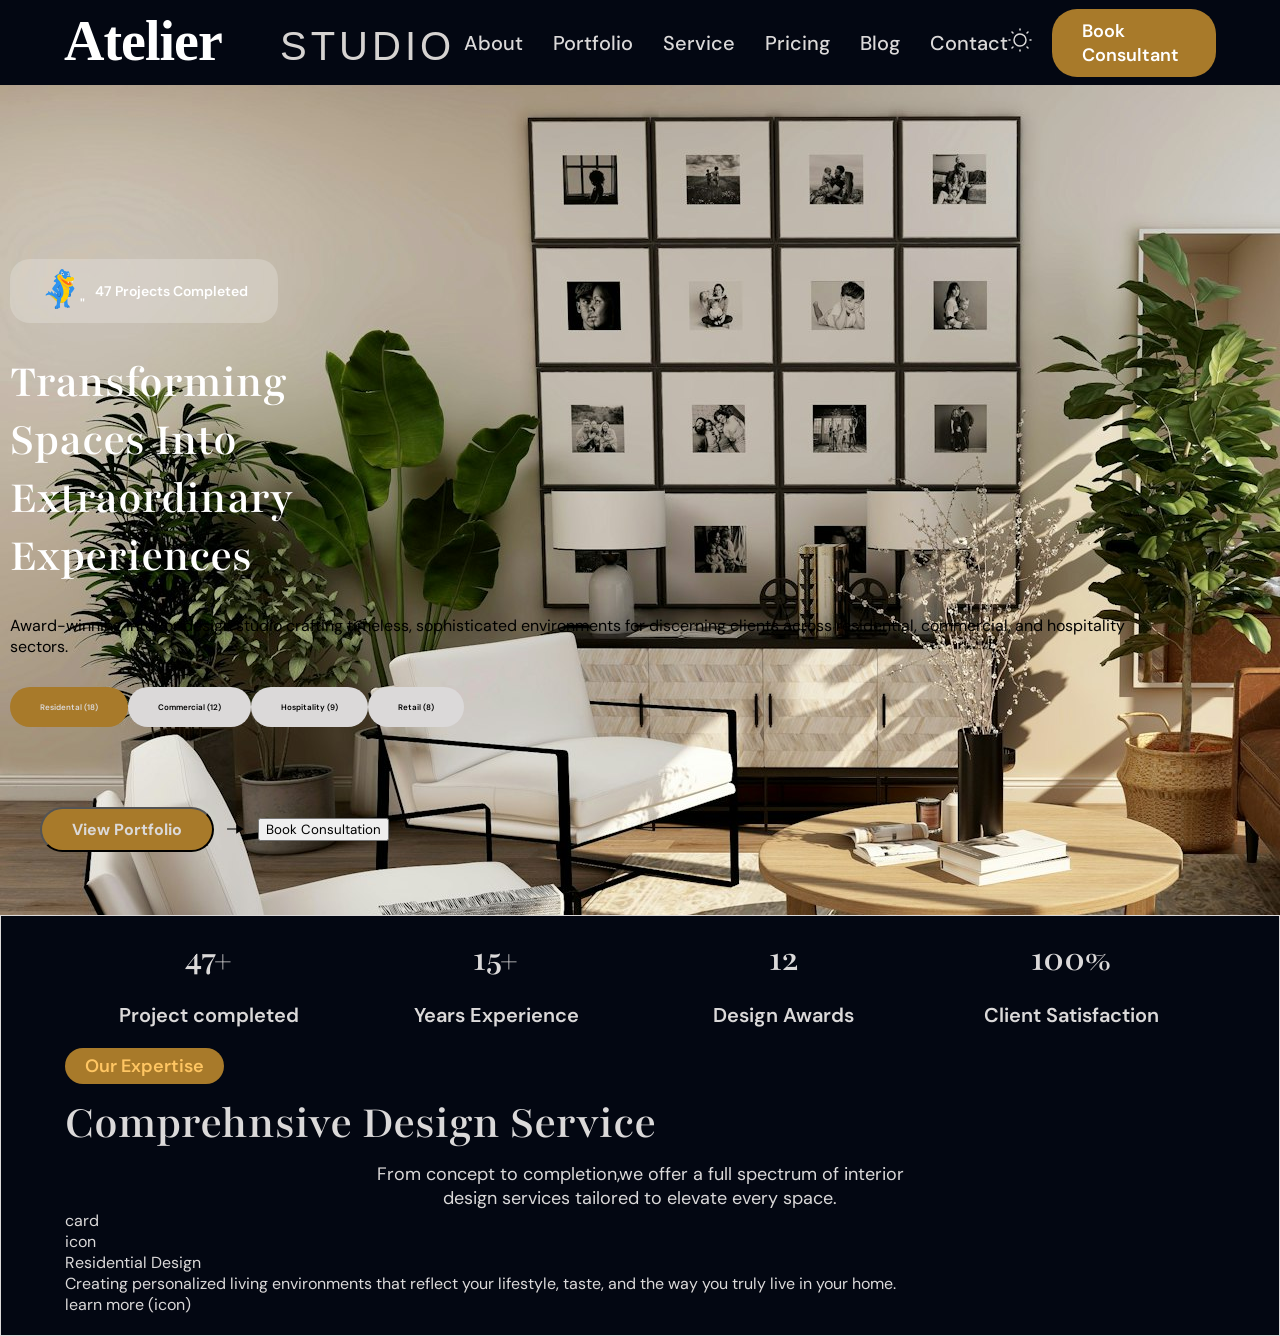
==== commit a79386f6: "2026/5/12" ====
--- a/index.html
+++ b/index.html
@@ -108,7 +108,14 @@
                     </div>
                     <div class="exp_cards">
                         <div class="exp_card_body">card</div>
-
+                        <div>
+                            icon
+                        </div>
+                        <div> Residential Design </div>
+                        <div>Creating personalized living environments that reflect your lifestyle, taste, and the way you truly live in your home.</div>
+                        <div>
+                            learn more (icon)
+                        </div>
                     </div>
                 </div>
             </div>
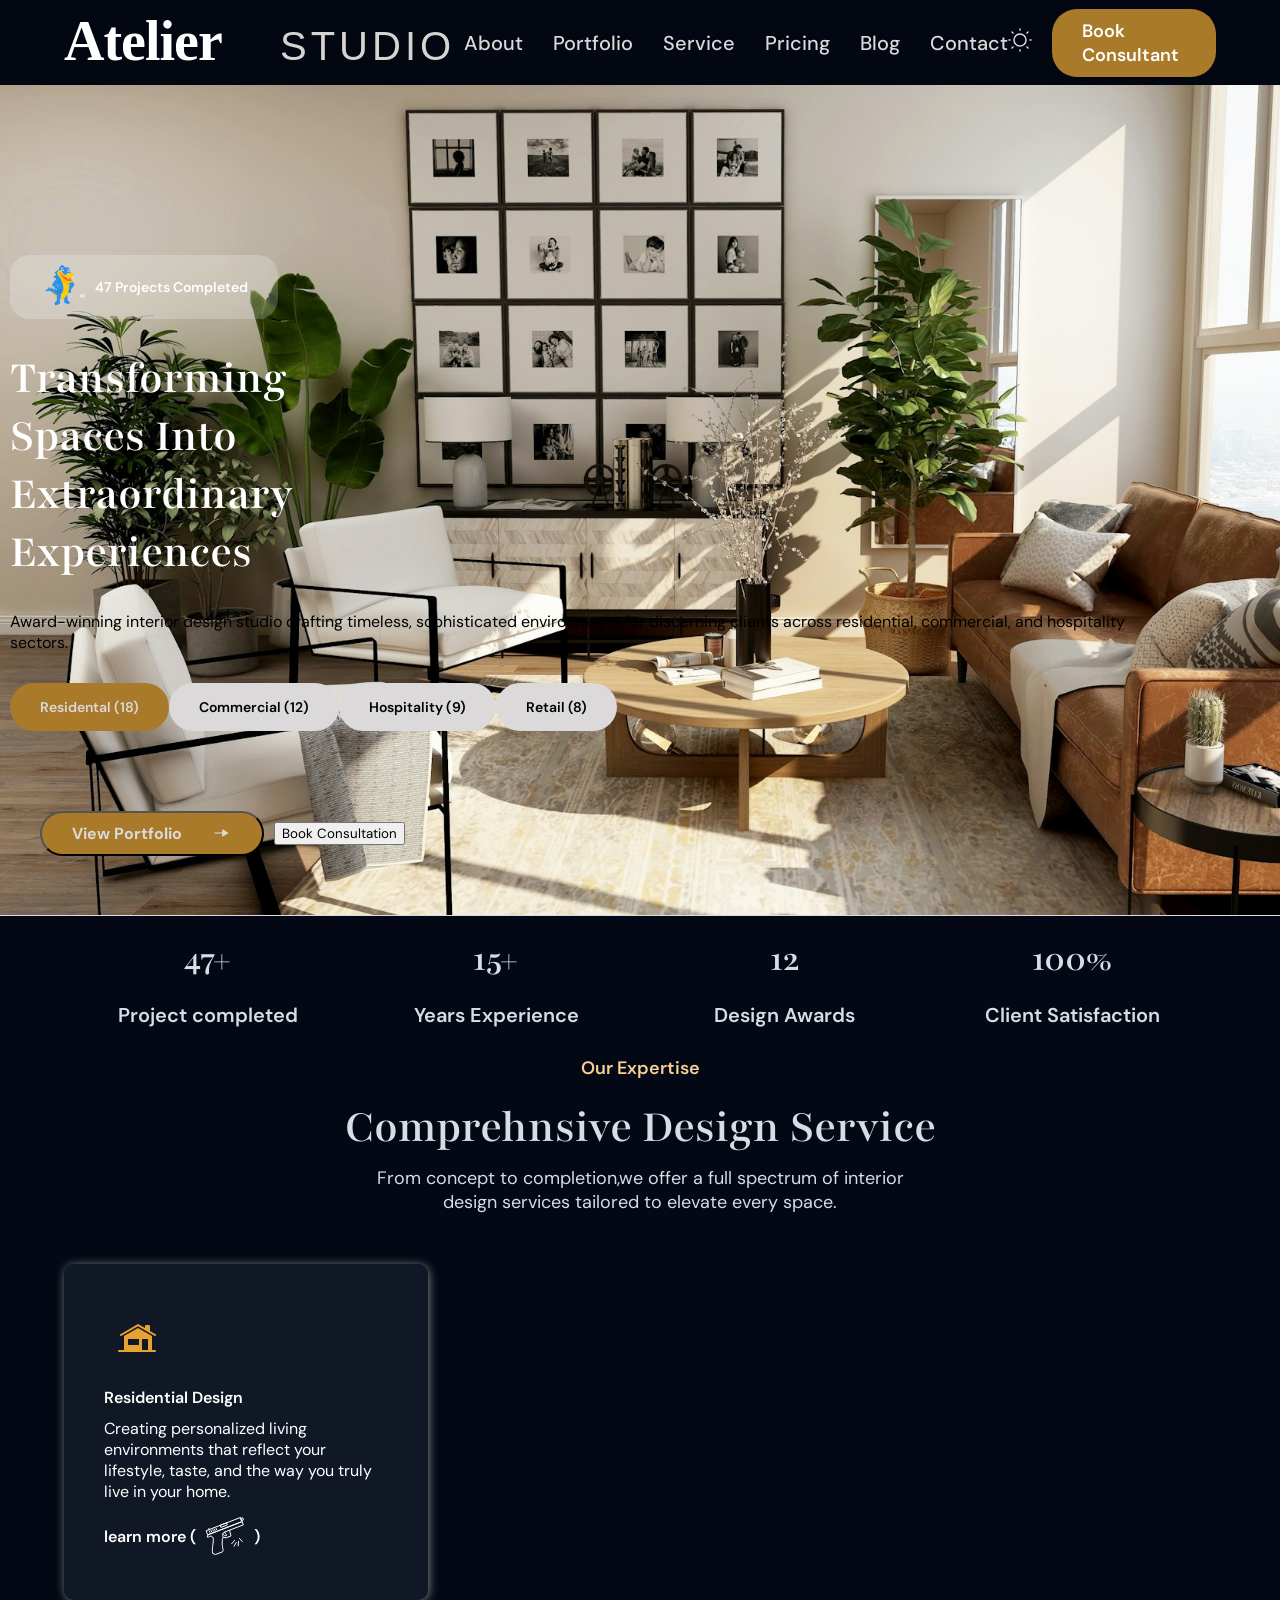
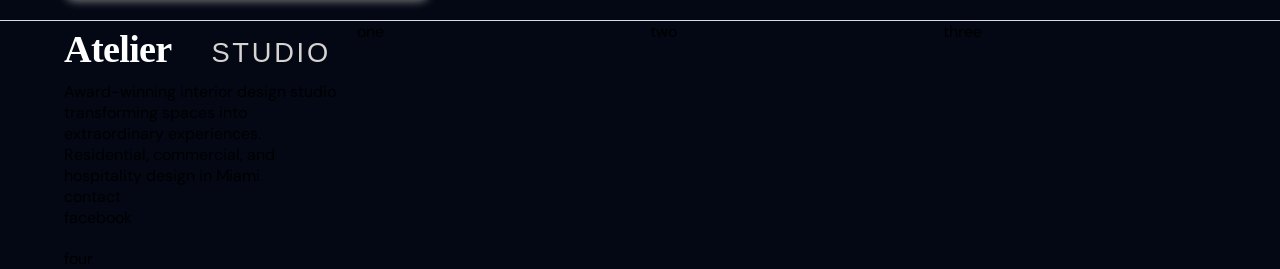
==== commit b5bf4a05: "newfooter" ====
--- a/index.html
+++ b/index.html
@@ -64,10 +64,10 @@
                 <div>Retail (8) </div>
             </div>
             <div class="hero_button">
-                <button class="primary">View Portfolio</button>
-                <svg xmlns="http://www.w3.org/2000/svg" width="24"
+                <button class="primary">View Portfolio <svg xmlns="http://www.w3.org/2000/svg" width="24"
                  height="24" viewBox="0 0 24 24"><path fill="currentColor" 
-                 d="M12.192 16.827V12.5H3.077v-1h9.115V7.173L19.788 12z"/></svg>
+                 d="M12.192 16.827V12.5H3.077v-1h9.115V7.173L19.788 12z"/></svg></button>
+                
                 <button>Book Consultation</button>
             </div>
         </div>
@@ -107,22 +107,46 @@
                         </div>
                     </div>
                     <div class="exp_cards">
-                        <div class="exp_card_body">card</div>
-                        <div>
-                            icon
+                        <div class="exp_card_body">
+                        <div class="exp_card_icon">
+                            <svg xmlns="http://www.w3.org/2000/svg" width="48" height="48" viewBox="0 0 48 48"><g fill="currentColor"><path d="M24.507 10.138a1 1 0 0 0-1.014 0L5.631 20.645l1.014 1.724L24 12.16l17.355 10.21l1.014-1.724L36 16.9V12a1 1 0 0 0-1-1h-3a1 1 0 0 0-1 1v1.957z"/><path fill-rule="evenodd" d="m24 14l-14 8v14H5a1 1 0 1 0 0 2h36a1 1 0 1 0 0-2h-3V22zm4 22V25h6v11zm-3-11H14v6h11z" clip-rule="evenodd"/></g></svg>
                         </div>
-                        <div> Residential Design </div>
-                        <div>Creating personalized living environments that reflect your lifestyle, taste, and the way you truly live in your home.</div>
-                        <div>
-                            learn more (icon)
+                        <div
+                        class="exp_card_title"> Residential Design 
+                    </div>
+                        <div class=""card_desc>Creating personalized living environments that reflect your lifestyle, taste, and the way you truly live in your home.</div>
+                       
+                        <div class="card_learn">
+                            learn more (<svg xmlns="http://www.w3.org/2000/svg" width="48" height="48" viewBox="0 0 48 48"><path fill="none" stroke="currentColor" stroke-linecap="round" stroke-linejoin="round" d="m5.5 18.622l34-13.154l1.596 4.125l-34 13.154z" stroke-width="1"/><path fill="none" stroke="currentColor" stroke-linecap="round" stroke-linejoin="round" d="M28.642 18.16s.551 3.573 1.388 5.735l-4.99 1.931l-2.903-.483c-1.974 2.905-.364 11.615-.042 12.447s-.493 1.988-.493 1.988l-7.12 2.754l-2.755-1.19c-1.403-3.626 1.474-12.504.277-15.597c-1.197-3.095-4.79-.519-4.79-.519l-1.018-.256l.9-2.222l34-13.155l1.262 3.26l-19.43 7.517c-2.361.914-.79 4.973-.79 4.973" stroke-width="1"/><path fill="none" stroke="currentColor" stroke-linecap="round" stroke-linejoin="round" d="M23.511 20.145c.618 1.597 2.403 3.048 2.403 3.048l-1.713.663c-.87-.371-1.813-.718-2.453-2.132M39.886 6.466l1.796-.695l.818 2.112l-1.797.695zM8.954 20.431l-.522-1.347m2.202.697l-.521-1.347m2.202.696l-.521-1.346m2.202.696l-.521-1.347m2.202.697l-.521-1.347m-7.409.071l.403 1.043m11.355-4.393l6.022-2.33l.799 2.063l-6.022 2.33zm14.21 15.157l-3.05 3.402m4.526-1.156l-2.086 3.595m4.397-4.718l-.321 4.365m1.123-7.366l3.146 3.145" stroke-width="1"/></svg>)
                         </div>
                     </div>
                 </div>
             </div>
            </div>
            </div>
+           
     </main>
          
+<!-- footer -->
+ <footer>
+    <div class="footer_main">
+        <div>
+            <div>
+                <image src="./resources\logo (1).svg" alt="logo"/>
 
+            </div>
+            <div>
+                Award-winning interior design studio transforming spaces into extraordinary experiences. Residential, commercial, and hospitality design in Miami.
+            </div>
+            <div>contact</div>
+            <div class="footer_social"></div>
+            <div>facebook</div>
+        </div>
+        <div>one</div>
+        <div>two</div>
+        <div>three</div>
+        <div>four</div>
+    </div>
+ </footer>
 </body>
 </html>
--- a/css/index.css
+++ b/css/index.css
@@ -1,11 +1,14 @@
 @import url('https://fonts.googleapis.com/css2?family=DM+Sans:ital,opsz,wght@0,9..40,100..1000;1,9..40,100..1000&display=swap');
 @import url('https://fonts.googleapis.com/css2?family=Playfair:ital,opsz,wght@0,5..1200,300..900;1,5..1200,300..900&display=swap');
 :root{
-    --primary-color:#030712;
-    --color-white: rgb(219, 217, 217);
-    --secondary-color:#A87A2A;
-    --secondary_color:#ffc663; 
+    --primary-color:#030814;
+    --primary-color-fade:#1c23338c;
+
+    --color-white: rgb(215, 220, 229);
+    --secondary-color:#e6a32f;
+    --secondary_color:#f7d096; 
     --font-family-primary:"Playfair", serif;
+}
 *{
     font-family: "DM Sans", sans-serif;
 }
@@ -14,6 +17,7 @@
     padding: 0px;
 }
 nav{
+
     background-color:#030712;
 }
 
@@ -98,6 +102,9 @@
     padding:10px 0px;
     margin:0%;
     background-image: url("../resources/bg1.jpg");
+    background-repeat: no-repeat;
+    background-size: cover;
+    position: relative;
 }
 .hero_top{
     display:flex;
@@ -127,7 +134,9 @@
     flex-direction: column;
     justify-content: center;
     gap:30px;
-    align-items:self-start;
+    position:relative;
+    z-index:1;
+    /* align-items:self-start; */
 }
 .hero_title{
     font-family: "Playfair", serif;
@@ -150,6 +159,7 @@
     align-items: center;
     padding:10px 30px;
     border-radius:30px;
+    
 }
 .hero_button .second{
     padding: 10px 30px;
@@ -182,15 +192,17 @@
     margin-top: 0px;
     padding-bottom: 40px;
     
+    
 }
 .hero_cta div{
     padding:15px 30px;
     border-radius: 30px;
-    font-size: 8px;
+    font-size: 14px;
     font-weight: 600;
     background-color: rgb(219, 217, 217) ;
     position: relative;
     overflow: clip;
+    font-family:var(--font-family);
     
 }
 .hero_cta div p{
@@ -224,6 +236,8 @@
     padding:20px 0px;
     color:var(--color-white);  
     border:1px solid var(--color-white);
+    border-left: none;
+    border-right: none;
     
 }
 .cta_body{
@@ -254,17 +268,24 @@
 }
 .exp_main{
     width: 90%;
-    padding:7x 0px;}
+    padding:7x 0px;
+    display:flex;
+    flex-direction: column;
+    gap:50px;
+    }
+
 .exp_top{
     display: flex;
     flex-direction: column;
-    gap: 10px;}
+    gap: 10px;
+    align-items: center;
+}
 .exp_sub{
-    background-color: var(--secondary-color);
+    background-color: var(--secondary-color-fade);
      font-size: 18px;
       border-radius: 20px;
        width: fit-content;
-        padding: 6px 20px;
+        padding: 8px 20px;
     text-transform: capitalize;
     color:var(--secondary_color);
     font-weight: 600;
@@ -287,6 +308,77 @@
     text-align:center;
 }
 
+.exp_cards{
+    display:grid;
+    grid-template-columns: 1fr 1fr 1fr;
+    gap:30px;
+}
+.exp_card_body{
+    color: white;
+    display:flex;
+    flex-direction: column;
+    gap:10px;
+    padding:40px;
+    border-radius:10px;
+    box-shadow:1px 1px 10px gray;
+    background-color: var(--primary-color-fade);
+}
+.exp_card_icon{
+    background-color: var(--secondary-color-fade);
+    height:fit-content;
+    width:fit-content;
+    padding:10px;
+    border-radius: 10px;
+    color: var(--secondary-color);
+}
+.exp_card_title{
+    font-size:26;
+    font-weight:600;
+    font-family: var(--font-family);
+}
+.card_desc{
+    font-size: 18px;
+    font-family: var(--font-family);
+}
+.card_learn{
+    display:flex;
+    align-items:center;
+    gap:5px;
+    color: var(--secondary-color), !important;
+    font-weight: 600;
+}
+
+
+
+
+/* footer */
+footer{
+    background-color: var(--primary-color);
+   
+
+}
+
+.footer_main{
+    display:grid;
+    grid-template-columns: 1fr 1fr 1fr 1fr;
+    gap: 20px;
+    width:90%;
+    margin:0px auto;
+     font-color:var(--color-white);
+}
+
+.footer_social{
+    display:flex;
+    gap:6px;
+}
+
+.footer_social div{
+    height:30px;
+    width:30px;
+    border-radius:100%;
+    background-color: var(--color-white);
+}
+
 /* MEDIA QUERY */
 @media(max-width:480px){
     .navigation{
--- a/css/index.css
+++ b/css/index.css
@@ -1,11 +1,14 @@
 @import url('https://fonts.googleapis.com/css2?family=DM+Sans:ital,opsz,wght@0,9..40,100..1000;1,9..40,100..1000&display=swap');
 @import url('https://fonts.googleapis.com/css2?family=Playfair:ital,opsz,wght@0,5..1200,300..900;1,5..1200,300..900&display=swap');
 :root{
-    --primary-color:#030712;
-    --color-white: rgb(219, 217, 217);
-    --secondary-color:#A87A2A;
-    --secondary_color:#ffc663; 
+    --primary-color:#030814;
+    --primary-color-fade:#1c23338c;
+
+    --color-white: rgb(215, 220, 229);
+    --secondary-color:#e6a32f;
+    --secondary_color:#f7d096; 
     --font-family-primary:"Playfair", serif;
+}
 *{
     font-family: "DM Sans", sans-serif;
 }
@@ -14,6 +17,7 @@
     padding: 0px;
 }
 nav{
+
     background-color:#030712;
 }
 
@@ -98,6 +102,9 @@
     padding:10px 0px;
     margin:0%;
     background-image: url("../resources/bg1.jpg");
+    background-repeat: no-repeat;
+    background-size: cover;
+    position: relative;
 }
 .hero_top{
     display:flex;
@@ -127,7 +134,9 @@
     flex-direction: column;
     justify-content: center;
     gap:30px;
-    align-items:self-start;
+    position:relative;
+    z-index:1;
+    /* align-items:self-start; */
 }
 .hero_title{
     font-family: "Playfair", serif;
@@ -150,6 +159,7 @@
     align-items: center;
     padding:10px 30px;
     border-radius:30px;
+    
 }
 .hero_button .second{
     padding: 10px 30px;
@@ -182,15 +192,17 @@
     margin-top: 0px;
     padding-bottom: 40px;
     
+    
 }
 .hero_cta div{
     padding:15px 30px;
     border-radius: 30px;
-    font-size: 8px;
+    font-size: 14px;
     font-weight: 600;
     background-color: rgb(219, 217, 217) ;
     position: relative;
     overflow: clip;
+    font-family:var(--font-family);
     
 }
 .hero_cta div p{
@@ -224,6 +236,8 @@
     padding:20px 0px;
     color:var(--color-white);  
     border:1px solid var(--color-white);
+    border-left: none;
+    border-right: none;
     
 }
 .cta_body{
@@ -254,17 +268,24 @@
 }
 .exp_main{
     width: 90%;
-    padding:7x 0px;}
+    padding:7x 0px;
+    display:flex;
+    flex-direction: column;
+    gap:50px;
+    }
+
 .exp_top{
     display: flex;
     flex-direction: column;
-    gap: 10px;}
+    gap: 10px;
+    align-items: center;
+}
 .exp_sub{
-    background-color: var(--secondary-color);
+    background-color: var(--secondary-color-fade);
      font-size: 18px;
       border-radius: 20px;
        width: fit-content;
-        padding: 6px 20px;
+        padding: 8px 20px;
     text-transform: capitalize;
     color:var(--secondary_color);
     font-weight: 600;
@@ -287,6 +308,77 @@
     text-align:center;
 }
 
+.exp_cards{
+    display:grid;
+    grid-template-columns: 1fr 1fr 1fr;
+    gap:30px;
+}
+.exp_card_body{
+    color: white;
+    display:flex;
+    flex-direction: column;
+    gap:10px;
+    padding:40px;
+    border-radius:10px;
+    box-shadow:1px 1px 10px gray;
+    background-color: var(--primary-color-fade);
+}
+.exp_card_icon{
+    background-color: var(--secondary-color-fade);
+    height:fit-content;
+    width:fit-content;
+    padding:10px;
+    border-radius: 10px;
+    color: var(--secondary-color);
+}
+.exp_card_title{
+    font-size:26;
+    font-weight:600;
+    font-family: var(--font-family);
+}
+.card_desc{
+    font-size: 18px;
+    font-family: var(--font-family);
+}
+.card_learn{
+    display:flex;
+    align-items:center;
+    gap:5px;
+    color: var(--secondary-color), !important;
+    font-weight: 600;
+}
+
+
+
+
+/* footer */
+footer{
+    background-color: var(--primary-color);
+   
+
+}
+
+.footer_main{
+    display:grid;
+    grid-template-columns: 1fr 1fr 1fr 1fr;
+    gap: 20px;
+    width:90%;
+    margin:0px auto;
+     font-color:var(--color-white);
+}
+
+.footer_social{
+    display:flex;
+    gap:6px;
+}
+
+.footer_social div{
+    height:30px;
+    width:30px;
+    border-radius:100%;
+    background-color: var(--color-white);
+}
+
 /* MEDIA QUERY */
 @media(max-width:480px){
     .navigation{
